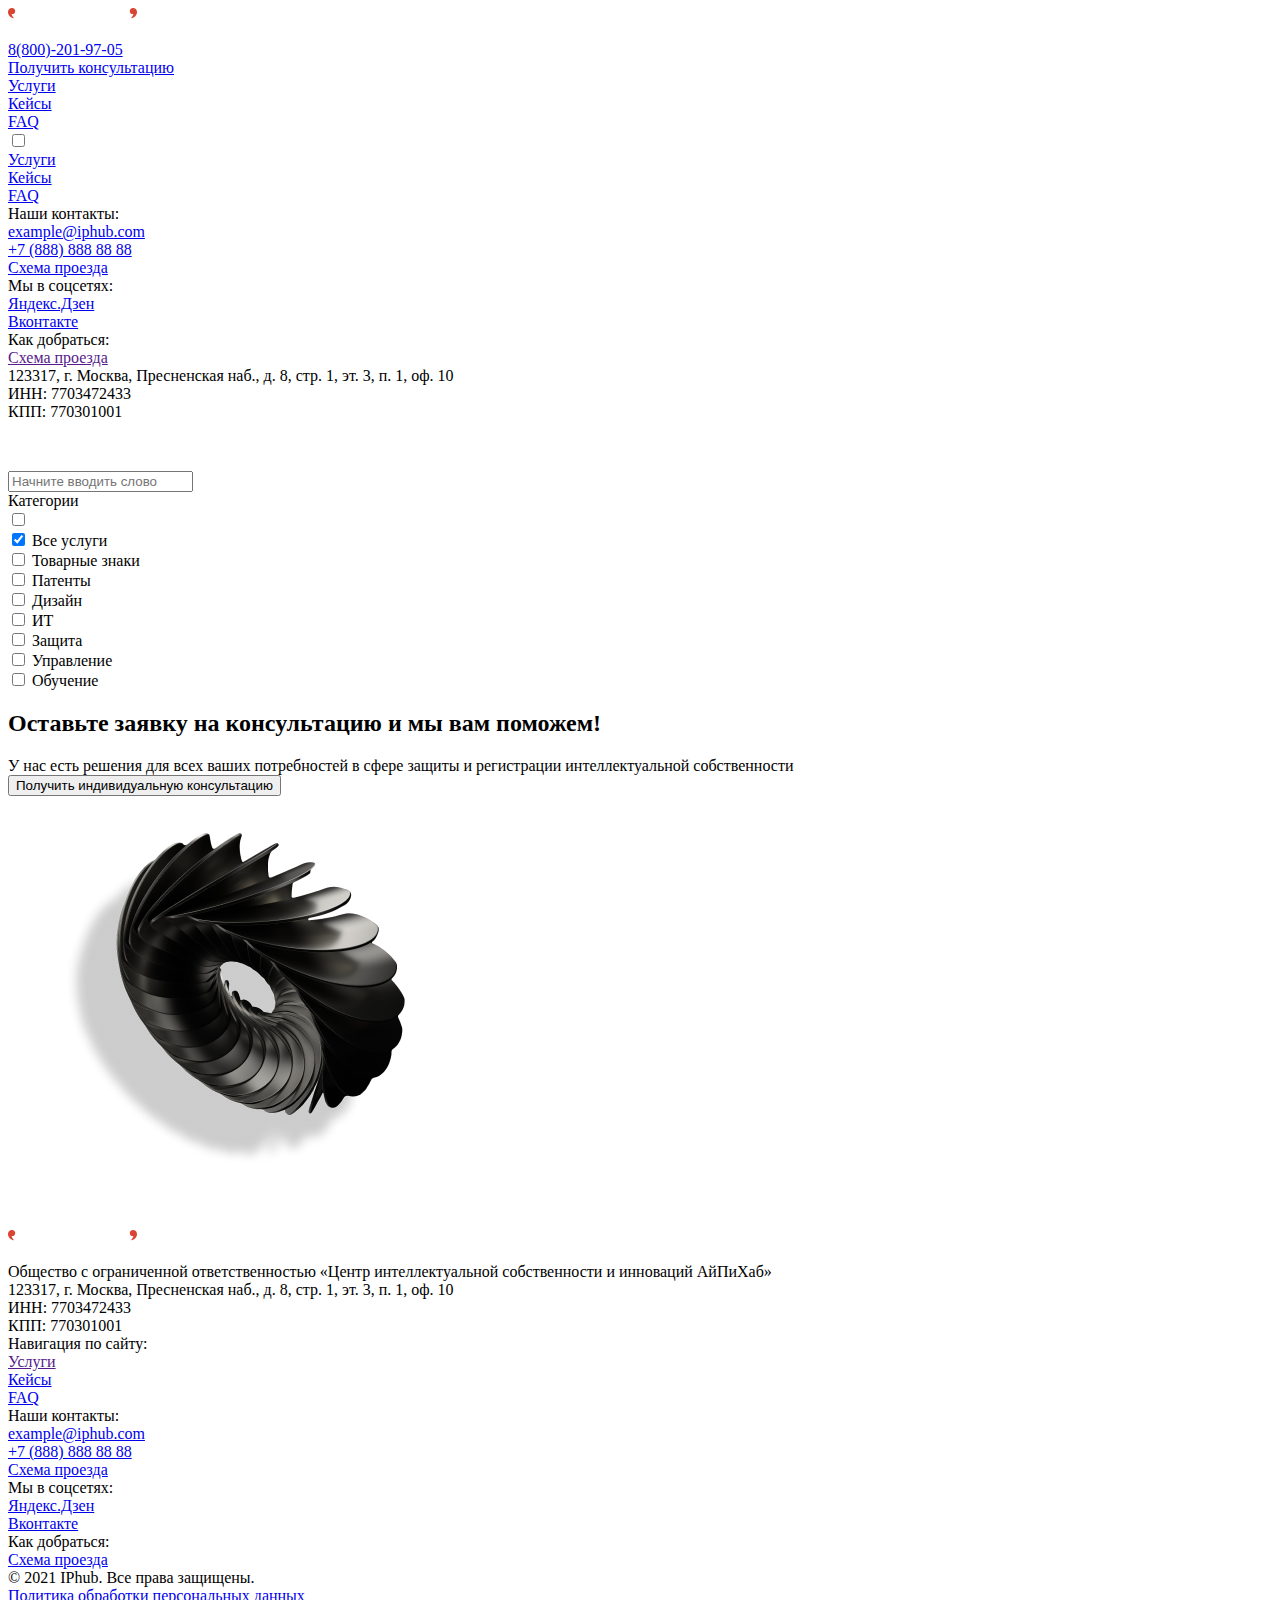
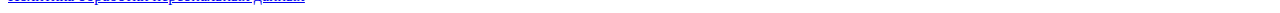
==== card.html @ 5004547c "Add files via upload" ====
<!DOCTYPE html>
<html lang="ru">
<head>
<meta charset="UTF-8">
<title>Динамические карточки услуг</title>
<link rel="stylesheet" href="css/cards.css"> <!-- Убедитесь, что стили подключены правильно -->
</head>
<body>

    <header class="header">
        <div class="header_flex">
            <div class="header_img">
                <a href="index.html">
                    <img src="img/logo.svg" alt="logo">
                </a>
            </div>
            <div class="header_contact">
                <div class="contact_number">
                    <a href="error.html" class="contact_number_link">8(800)-201-97-05</a>
                </div>
                <div class="contact_consult">
                    <a class="js-modal_button contact_consult_link button-modal-open" href="error.html">Получить консультацию</a>
                </div>
            </div>
            <div class="header_nav">
                <div class="nav_services">
                    <a href="card.html" class="nav_services_link">Услуги</a>
                </div>
                <div class="nav_cases">
                    <a href="error.html" class="nav_cases_link">Кейсы</a>
                </div>
                <div class="nav_faq">
                    <a href="error.html" class="nav_faq_link">FAQ</a>
                </div>
            </div>
            <div class="header_hamburger">
                <input id="hamburger_check" type="checkbox" class="hamburger_check">
                <label for="hamburger_check" class="hamburger_label">
                    <span></span>
                    <span></span>
                    <span></span>
                </label>
                <div class="hamburger">
                    <div class="hamburger_sidebg"></div>
                    <div class="hamburger_bg">
                        <div class="hamburger_column_links">
                            <div class="column_links_services">
                                <a href="error.html" class="column_link" href="">Услуги</a>
                            </div>
                            <div class="column_links_cases">
                                <a href="error.html" class="column_link" href="">Кейсы</a>
                            </div>
                            <div class="column_links_faq">
                                <a href="error.html" class="column_link" href="">FAQ</a>
                            </div>
                        </div>
                        <div class="hamburger_column_contacts">
                            <div class="hamburger_contacts_block">
                                <div class="contacts_block_title">Наши контакты:</div>
                                <div>
                                    <a class="contacts_block_link" href="error.html">example@iphub.com</a>
                                </div>
                                <div>
                                    <a class="contacts_block_link" href="error.html">+7 (888) 888 88 88</a>
                                </div>
                                <div>
                                    <a class="contacts_block_link email_scheme mb5" href="error.html">Схема проезда</a>
                                </div>
                            </div>
                            <div class="hamburger_contacts_block social">
                                <div class="contacts_block_title">Мы в соцсетях:</div>
                                <div>
                                    <a href="error.html" target="_blank" class="links_block_link">Яндекс.Дзен</a>
                                </div>
                                <div>
                                    <a href="error.html" target="_blank" class="links_block_link">Вконтакте</a>
                                </div>
                            </div>
                            <div class="hamburger_contacts_block adress">
                                <div class="contacts_block_title">Как добраться:</div>
                                <div>
                                    <a class="contacts_block_link adress_scheme mb5" href="">Схема проезда</a>
                                </div>
                                <div class="contacts_block_adress">123317, г. Москва, Пресненская наб., д.
                                    8, стр. 1, эт. 3, п. 1, оф. 10</div>
                                <div class="contacts_block_requisites">
                                    <div class="contacts_block_requisites_inn">ИНН: 7703472433</div>
                                    <div class="contacts_block_requisites_kpp">КПП: 770301001</div>
                                </div>
                            </div>
                            <div class="hamburger_img_wrapper">
                            <div class="hamburger_img">
                            <img src="/img/Burger1000.png">
                        </div>
                        
                    </div>
                        </div>
                        
                    </div>
                    
                </div>
            </div>
        </div>
    </header>
<section class="main">
    <div class="container">
<div class="all__search-container">
  <div class="all__search-wrapper">
    <input type="text" id="searchInput" class="all__search" placeholder="Начните вводить слово">
  </div>
  <div class="all__categories">
    <div class="all__categories-title">Категории</div>
    <input type="checkbox" id="dropdown">
    <label for="dropdown" class="categories__dropdown">
      <div class="categories__dropdown-arrow"></div>
      <div class="all__categories-list">
        <div class="all__categories-elem">
          <input id="all" type="checkbox" checked>
          <label for="all">Все услуги</label>
        </div>
        <div class="all__categories-elem">
          <input id="signs" data-name="Товарные знаки" type="checkbox">
          <label for="signs">Товарные знаки</label>
        </div>
        <div class="all__categories-elem">
          <input id="patents" data-name="Патенты" type="checkbox">
          <label for="patents">Патенты</label>
        </div>
        <div class="all__categories-elem">
          <input id="design" data-name="Дизайн" type="checkbox">
          <label for="design">Дизайн</label>
        </div>
        <div class="all__categories-elem">
          <input id="it" data-name="ИТ" type="checkbox">
          <label for="it">ИТ</label>
        </div>
        <div class="all__categories-elem">
          <input id="protection" data-name="Защита" type="checkbox">
          <label for="protection">Защита</label>
        </div>
        <div class="all__categories-elem">
          <input id="management" data-name="Управление" type="checkbox">
          <label for="management">Управление</label>
        </div>
        <div class="all__categories-elem">
          <input id="study" data-name="Обучение" type="checkbox">
          <label for="study">Обучение</label>
        </div>
      </div>
    </label>
  </div>
</div>

<div class="all__content" id="cardsContainer">
  <!-- Карточки услуг будут сюда добавлены -->
</div>
</div>
</section>
</section>
<div class="modal">
    <div class="modal__overlay"></div>
    <div class="container">
        <div class="modal__grid">
            <div class="modal__text">
                <h2 class="modal__title">Оставьте заявку на консультацию и мы вам поможем!</h2>
                <div class="modal__descr">У нас есть решения для всех ваших потребностей в сфере защиты и регистрации интеллектуальной собственности</div>
                <a href="error.html"><button class="button-consult button-modal-open modal__button" href="error.html">Получить индивидуальную консультацию</button></a>
            </div>
            <div class="modal__img-container">
                <img src="img/62.png" data-depth="0.4" alt="round" class="modal__img">
            </div>
        </div>
    </div>
</div>
    <footer class="footer">
        <div class="footer_container">
            <div class="footer_info">
                <div class="info_block_logo">
                    <a href="error.html" class="block_logo">
                        <img src="img/logo.svg" alt="logo">
                    </a>
                    <div class="block_text">
                        Общество с ограниченной
                        ответственностью «Центр интеллектуальной собственности и инноваций АйПиХаб»
                    </div>
                </div>
                <div class="info_block_adress">
                    <div class="block_adress">123317, г. Москва, Пресненская наб., д.
                        8, стр. 1, эт. 3, п. 1, оф. 10</div>
                    <div class="block_inn"><span>ИНН:</span> 7703472433</div>
                    <div class="block_kpp"><span>КПП:</span> 770301001</div>
                </div>
            </div>
            <div class="footer_hr"></div>
            <div class="footer_links">
                <div class="links_block">
                    <div class="links_block_title site_nav">Навигация<span> по сайту</span>:</div>
                    <div class="links_block_link_wrapper">
                        <a href="" class="links_block_link">Услуги</a>
                    </div>
                    <div class="links_block_link_wrapper">
                        <a href="error.html" class="links_block_link">Кейсы</a>
                    </div>
                    <div class="links_block_link_wrapper">
                        <a href="error.html" class="links_block_link">FAQ</a>
                    </div>
                </div>
                <div class="links_block">
                    <div class="links_block_title">Наши контакты:</div>
                    <div class="links_block_link_wrapper">
                        <a href="error.html" email class="links_block_link">example@iphub.com</a>
                    </div>
                    <div class="links_block_link_wrapper">
                        <a href="error.html" class="links_block_link">+7 (888) 888 88 88</a>
                    </div>
                    <div class="links_block_link_wrapper adress_hidden">
                        <a href="error.html" class="links_block_link">Схема проезда</a>
                    </div>
                </div>
                <div class="links_block links_block_social">
                    <div class="links_block_title">Мы в соцсетях:</div>
                    <div class="links_block_link_wrapper">
                        <a href="error.html" target="_blank" class="links_block_link">Яндекс.Дзен</a>
                    </div>
                    <div class="links_block_link_wrapper">
                        <a href="error.html" target="_blank" class="links_block_link">Вконтакте</a>
                    </div>
                </div>
                <div class="links_block">
                    <div class="links_block_title">Как добраться:</div>
                    <div class="links_block_link_wrapper">
                        <a href="error.html" class="links_block_link">Схема проезда</a>
                    </div>
                </div>
            </div>
            <div class="footer_rights">
                <div class="footer_right">© 2021 IPhub. Все права защищены.</div>
                <div class="footer_right">
                    <a href="error.html" class="footer_right_link link_agreement">Политика обработки персональных данных</a>
                </div>
            </div>
        </div>
    </footer>

<script src="scripts/cards.js"></script>

</body>
</html>
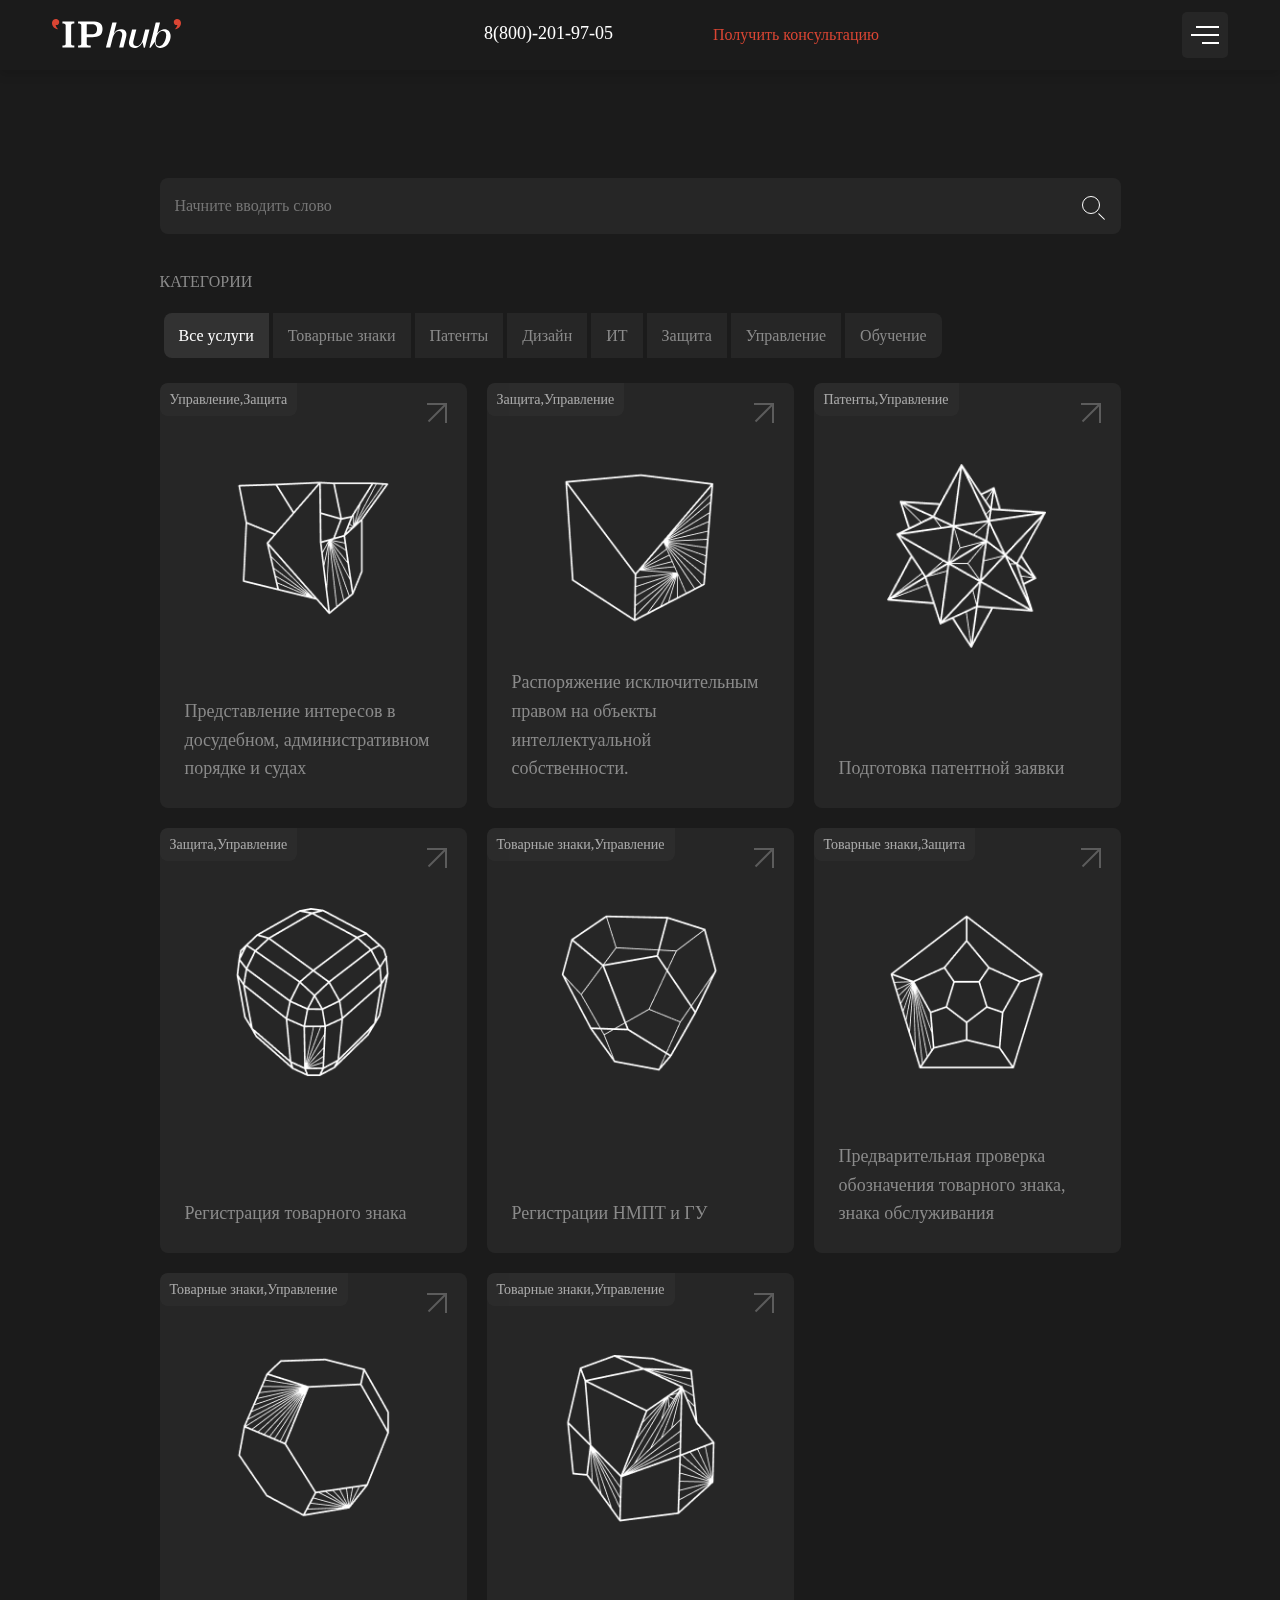
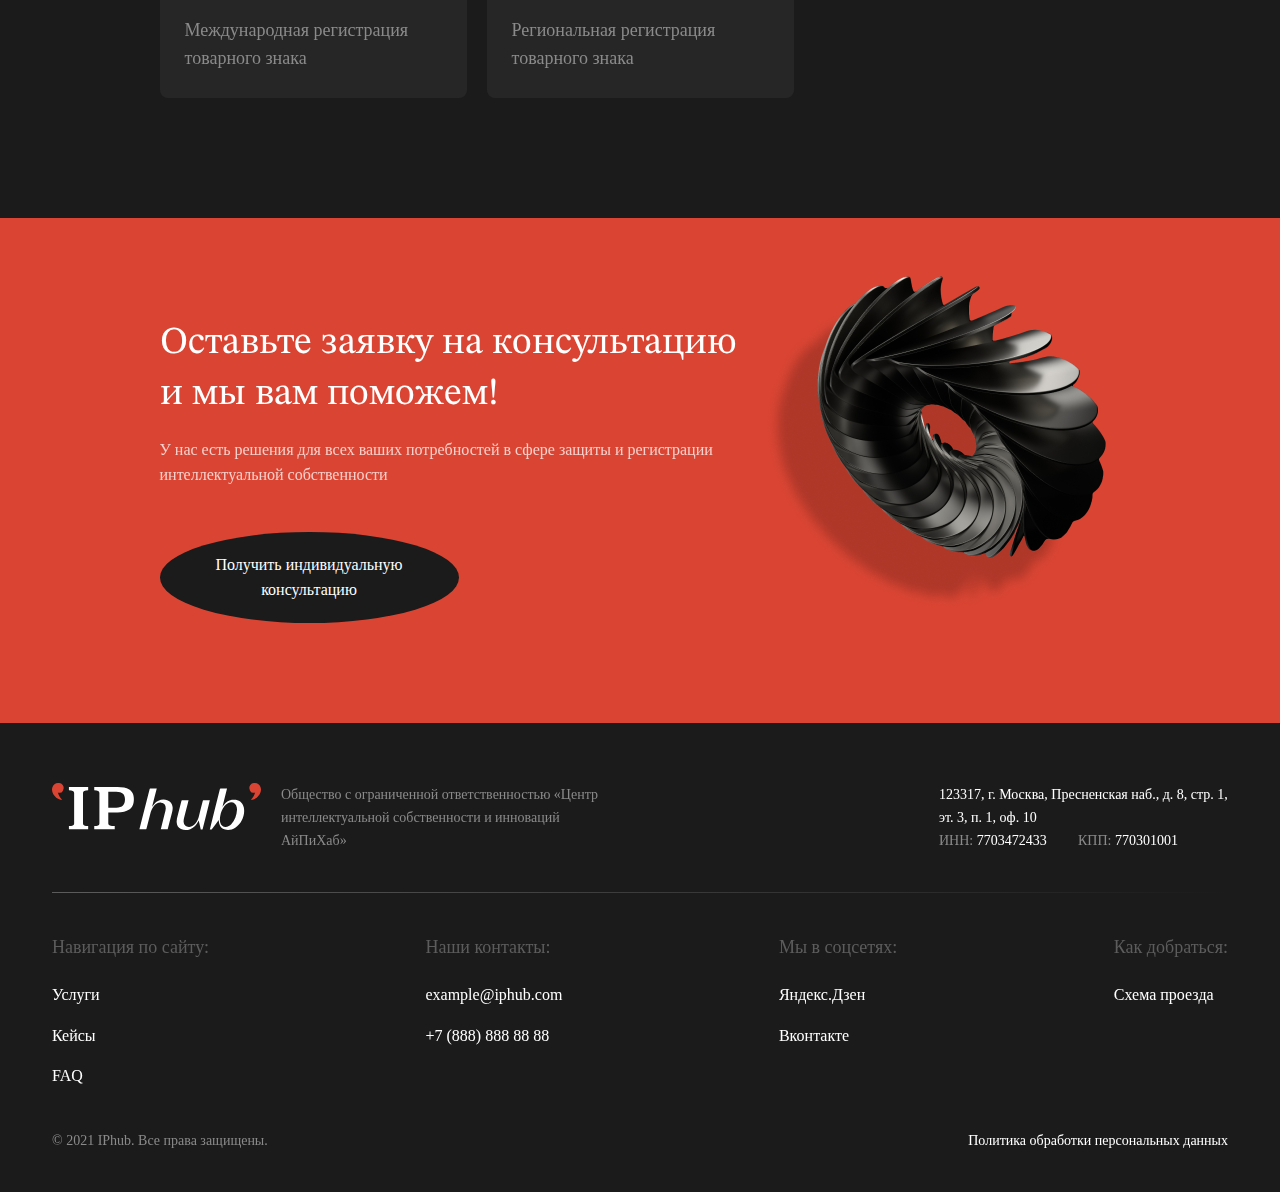
==== commit d1112062: "Update card.html" ====
--- a/card.html
+++ b/card.html
@@ -4,6 +4,7 @@
 <meta charset="UTF-8">
 <title>Динамические карточки услуг</title>
 <link rel="stylesheet" href="css/cards.css"> <!-- Убедитесь, что стили подключены правильно -->
+<link rel="stylesheet" href="css/media-card.css">
 </head>
 <body>
 
@@ -245,4 +246,4 @@
 <script src="scripts/cards.js"></script>
 
 </body>
-</html>+</html>
--- a/css/cards.css
+++ b/css/cards.css
@@ -0,0 +1 @@
+@font-face{font-family:STIXTwoText Medium;src:url(../fonts/STIXTwoText-Medium.ttf) format("truetype");font-weight:400;font-style:normal}@font-face{font-family:STIXTwoText Regular;src:url(../fonts/STIXTwoText-Regular.ttf) format("truetype");font-weight:400;font-style:normal}@font-face{font-family:Montserrat Medium;src:url(../fonts/Montserrat-Medium.eot);src:url(../fonts/Montserrat-Medium.eot?#iefix) format("embedded-opentype");src:url(../fonts/Montserrat-Medium.woff) format("woff");src:url(../fonts/Montserrat-Medium.ttf) format("truetype");src:url(../fonts/Montserrat-Medium.woff2) format("woff2");font-weight:400;font-style:normal}@font-face{font-family:Montserrat Regular;src:url(../fonts/montserrat-regular.eot);src:url(../fonts/montserrat-regular.eot?#iefix) format("embedded-opentype");src:url(../fonts/montserrat-regular.woff) format("woff");src:url(../fonts/montserrat-regular.ttf) format("truetype");src:url(../fonts/montserrat-regular.woff2) format("woff2");font-weight:400;font-style:normal}@font-face{font-family:Gilroy;src:url(../fonts/Gilroy-Heavy.eot);src:url(../fonts/Gilroy-Heavy.eot?#iefix) format("embedded-opentype");src:url(../fonts/Gilroy-Heavy.woff) format("woff");src:url(../fonts/Gilroy-Heavy.ttf) format("truetype");src:url(../fonts/Gilroy-Heavy.woff2) format("woff2");font-weight:400;font-style:normal}*{margin:0;padding:0;box-sizing:border-box;font-family:Montserrat Medium}body{padding-top:70px;overflow-x:hidden;overflow-y:scroll;background-color:#1b1b1b;color:#fff}section{overflow-x:hidden}a{text-decoration:none}h2{font-family:STIXTwoText Regular;font-weight:400;color:#fff;font-size:2.375rem;line-height:135%}.container{position:relative;z-index:10;width:1216px;margin:0 auto}@media screen and (max-width: 1280px){.container{width:961px;padding:0}}@media screen and (max-width: 1000px){.container{width:728px}}@media screen and (max-width: 768px){.container{width:440px}}@media screen and (max-width: 480px){.container{width:320px}}.disabled{opacity:.5;cursor:default}.form_card,.form_card_case,.form_card_forum,.form_card_expert{width:1214px;margin:60px auto 0}.update_card{width:1214px;margin:60px auto 0;background-color:#f1f1f1}.image_catd_update{width:200px}.wrap_case{width:1214px;margin:20px auto 0}.titleSecond{font-size:28px;margin-top:15px}.titleSecond2{font-size:28px;margin-top:15px;color:#1b1b1b}.titleSecond3{font-size:28px;margin-top:15px;margin-left:666px}.titleFirst{font-size:32px;font-weight:800;margin-top:30px}.inputDefault{width:400px;height:50px;padding:0 20px;font-size:14px;border:none;border-radius:22px;margin-top:15px}.inputDefault_tag{width:190px;height:50px;padding:0 20px;font-size:14px;border:none;border-radius:22px;margin-top:15px;margin-right:10px}.form-control-file{margin-top:30px}.imageunder{width:300px}.inputDefaultArea{width:400px;min-width:400px;max-width:400px;height:200px;max-height:200px;min-height:200px}.button-consult{position:relative;width:299px;height:91px;border-radius:50%;border:none;background:#DA4533;font-size:1rem;line-height:160%;color:#fff;padding:0 20px;text-align:center;cursor:pointer}.button-consult:hover:before{opacity:1;transform:rotate(-5deg)}.button-consult:before{transition:.3s;content:"";position:absolute;top:0;left:0;border-radius:50%;opacity:0;border:1px solid #fff;width:299px;height:90px}.button-allservices{position:relative;color:#da4533;border:1px solid #DA4533;border-radius:50%;padding:9px 22px;cursor:pointer;height:40px;margin-right:12px}.button-allservices:after{content:"";position:absolute;width:6px;height:6px;border:1px solid #DA4533;transform:rotate(45deg);z-index:1;border-left:none;border-bottom:none;top:calc(50% - 3px);left:140px;transition:.5s all}.button-allservices:before{content:"";position:absolute;width:30px;height:1px;background-color:#da4533;z-index:1;top:50%;left:117px;transition:.5s all}.button-allservices:not(.disabled):hover:before{transform:translate(10px)}.button-allservices:not(.disabled):hover:after{transform:translate(10px) rotate(45deg)}@media screen and (max-width: 768px){.button-consult:before{opacity:1;transform:rotate(-5deg)}}.modal{position:relative;width:100%;height:auto;background-color:#da4533;padding:100px 0}.modal__overlay{width:100%;height:100%;position:absolute;top:0;left:0;background:url(../images/main/main-bg.jpg) center center/cover no-repeat;opacity:.3;mix-blend-mode:multiply}.modal__grid{position:relative;display:grid;grid-template-columns:598px 413px;justify-content:space-between}.modal__title{margin-bottom:16px}.modal__descr{color:#fff;font-size:16px;line-height:160%;opacity:.75;margin-bottom:44px}.modal__img-container{background-image:url(../images/modal/modal-img-bg.svg);background-repeat:no-repeat;background-position:bottom 45px left 0px;position:absolute;right:-30px;top:-79px}.modal__button{background-color:#1b1b1b}.modal-window{position:absolute;top:0;left:0;height:100vh;width:100%;display:grid;place-items:center;opacity:0;transition:.3s all;z-index:10000;overflow-y:scroll}.modal-window_hidden{display:none}.modal-window__content{position:relative;background:#1B1B1B;border-radius:10px;width:510px;min-height:728px;padding:40px 65px;display:grid;place-items:center;margin-top:30px}.modal-window__overlay{position:absolute;top:0;left:0;height:100vh;min-height:788px;width:100%;background:rgba(0,0,0,.56)}.modal-window__cross{position:absolute;width:20px;height:20px;top:20px;right:20px;cursor:pointer}.modal-window__cross:after{content:"";position:absolute;top:50%;width:28px;height:2px;background-color:#fff;transform:rotate(45deg);transition:.3s all}.modal-window__cross:hover:before{background:#DA4533}.modal-window__cross:hover:after{background:#DA4533}.modal-window__cross:before{content:"";position:absolute;top:50%;width:28px;height:2px;background-color:#fff;transform:rotate(-45deg);transition:.3s all}.modal-window__title{font-size:24px;line-height:160%;color:#fff;margin-bottom:8px;text-align:center}.modal-window__subtitle{font-size:16px;line-height:160%;color:#8a8a8a;text-align:center;margin-bottom:28px}.modal-window__label{font-family:Montserrat Regular;font-size:14px;line-height:165%;color:#8a8a8a;margin-bottom:2px}.modal-window__input{font-family:Montserrat Regular;padding:10px 20px 10px 15px;color:#fff;font-size:16px;width:380px;height:40px;border:none;background:rgba(138,138,138,.15);border-radius:8px}.modal-window__input:focus{box-shadow:1px solid #fff}label.modal-window__input-error{font-family:Montserrat Regular;font-size:12px;line-height:140%;color:#da4533}input.modal-window__input-error:focus{border:1px solid #DA4533}.modal-window__input.modal-window__input-error{border:1px solid #DA4533}.modal-window__input-textarea{all:unset;box-sizing:border-box;font-family:Montserrat Regular;font-style:normal;font-weight:400;padding:10px 20px 10px 15px;color:#fff;font-size:16px;width:380px;height:120px;border:none;background:rgba(138,138,138,.15);border-radius:8px}.modal-window__input-tick{position:relative;appearance:none;height:16px;width:16px;background:rgba(138,138,138,.15);border:1px solid #8A8A8A;border-radius:2px;margin-top:4px;cursor:pointer;padding:0}.modal-window__input-tick-wrapper{display:grid;grid-template-columns:16px max-content;color:#da4533;gap:4px}.modal-window__input-tick-wrapper>span{color:#da4533}.modal-window__input-tick:checked{background:#DA4533;border:none}.modal-window__input-tick:checked:before{content:"";position:absolute;top:19%;left:50%;transform:translate(-50%) rotate(135deg);width:8px;height:5px;border:2px solid #fff;border-bottom:none;border-left:none}.modal-window__label>span{color:#da4533}.modal-window__label-tick{font-family:Montserrat Regular;font-size:12px;line-height:165%;color:#fff}.modal-window__label-tick>a{color:#fff;text-decoration:underline}.modal-window__form{display:grid;row-gap:15px}.modal-window__button{cursor:pointer;margin:26px auto 0;position:relative;border:1px solid #DA4533;width:135px;height:41px;font-size:16px;line-height:160%;color:#da4533;border-radius:50%;background:#1B1B1B;transition:.4s all}.modal-window__button:hover:before{transform:translate(10px)}.modal-window__button:hover:after{transform:translate(10px) rotate(45deg)}.modal-window__button:after{content:"";position:absolute;width:6px;height:6px;border:1px solid #DA4533;transform:rotate(45deg);z-index:1;border-left:none;border-bottom:none;top:calc(50% - 3px);left:140px;transition:.5s all}.modal-window__button:before{content:"";position:absolute;width:30px;height:1px;background-color:#da4533;z-index:1;top:50%;left:117px;transition:.5s all}.modal-window__input-wrapper-tick{display:grid;grid-template-columns:max-content auto;gap:10px}#agree-error{grid-column:1 / 3}.modal-window__content.modal-window__content_success{display:grid;place-content:center;grid-auto-rows:max-content}.modal-window__title_success{text-align:center;font-size:24px;line-height:160%;color:#fff;margin-bottom:8px}.modal-window__descr_success{text-align:center;font-size:16px;line-height:160%;color:#8a8a8a;margin-bottom:37px}.modal-window__tick_success{position:relative;width:94px;height:94px;border:6px solid #339C2A;border-radius:50%;margin:0 auto}.modal-window__tick_success:before{content:"";position:absolute;top:50%;left:50%;width:50px;height:50px;background:url(../images/modal/check.png) center center/cover no-repeat;transform:translate(-50%,-50%)}.modal-window_on-request{display:block}.modal-window_on-success{display:none}@media screen and (max-width: 1280px){.modal__img-container{width:350px;background-size:240px 240px;background-position:center;right:62px}}@media screen and (max-width: 1000px){.modal__grid{grid-template-columns:486px 230px}.modal__img-container{width:230px;background-size:184px;background-position:center;right:12px;top:-6px}.modal__img{width:260px}.modal__title{font-size:2rem}.modal{padding:60px 0}}@media screen and (max-width: 768px){.modal-window__content{padding:40px 30px;width:440px}.modal__grid{grid-template-columns:100%}.modal__text{text-align:center}.modal__title{font-size:1.75rem;margin-bottom:14px}.modal__img-container{display:none}}@media screen and (max-width: 480px){.modal-window__content{padding:20px 25px;width:340px}.modal-window__input:not(.modal-window__input-tick){width:310px}.modal__title{font-size:1.5rem;margin-bottom:12px}.modal__descr{font-size:.875rem}.modal{padding:40px 0}}.navigation{margin-bottom:34px;display:flex;gap:20px;align-items:center}.navigation__link{font-size:1rem;line-height:160%;color:#8a8a8a;transition:.3s all}.navigation__link:hover{font-size:1rem;line-height:160%;color:#da4533}.navigation__path{display:flex;gap:8px;align-items:center}.navigation__link~span{transform:rotate(45deg);border:1px solid #8A8A8A;border-left:none;border-bottom:none;width:7px;height:7px}.navigation_current{color:#da4533}.navigation__arrow{position:relative;width:28px;height:28px;border:1px solid #DA4533;border-radius:50%;cursor:pointer}.navigation__arrow:before{content:"";position:absolute;width:4px;height:4px;border:1px solid #DA4533;transform:rotate(45deg);z-index:1;border-top:none;border-right:none;left:-11px;top:calc(50% - 2px);transition:.3s all}.navigation__arrow:after{content:"";position:absolute;width:28px;height:1px;background-color:#da4533;z-index:1;top:50%;left:-11px;transition:.3s all}.navigation__arrow:hover:before{transform:translate(-5px) rotate(45deg)}.navigation__arrow:hover:after{transform:translate(-5px)}@media screen and (max-width: 768px){.navigation__elem{text-overflow:ellipsis;overflow:hidden;width:188px;white-space:nowrap}}@media screen and (max-width: 480px){.navigation__elem{width:68px}}.cookie{width:100%;max-width:804px;background:rgb(27,27,27);border-radius:8px;padding:20px;position:fixed;bottom:30px;left:50%;transform:translate(-50%);display:grid;grid-template-columns:1fr 0fr;align-items:center;gap:20px;z-index:10000}.cookie__text{font-family:Montserrat Regular;font-size:.875rem;line-height:160%;color:#8a8a8a}.cookie__text>a{font-family:Montserrat Regular;font-size:.875rem;line-height:160%;color:#8a8a8a;text-decoration:underline}.cookie__button{color:#da4533;text-transform:uppercase;cursor:pointer}.slider__track{position:relative;display:flex;gap:20px;margin-bottom:35px;width:max-content;transition:.3s all}.slider__arrows{display:flex;justify-content:center;gap:20px}.slider__arrow-next:before,.slider__arrow-prev:before{content:"";position:absolute;width:42px;height:1px;background-color:#da4533;z-index:1;top:50%;left:50%;transition:.5s all}.slider__arrow-next:after,.slider__arrow-prev:after{content:"";position:absolute;width:6px;height:6px;border:1px solid #DA4533;transform:rotate(45deg);z-index:1;border-left:none;border-bottom:none;top:calc(50% - 3px);left:calc(50% + 36px);transition:.5s all}.slider__arrow-next,.slider__arrow-prev{position:relative;width:40px;height:40px;border-radius:50%;z-index:10;border:1px solid #DA4533;cursor:pointer;transition:.5s all}.slider__arrow-next:not(.disabled):hover:before{transform:translate(10px)}.slider__arrow-next:not(.disabled):hover:after{transform:translate(10px) rotate(45deg)}.slider__arrow-prev:not(.disabled):hover:before{transform:translate(-10px)}.slider__arrow-prev:not(.disabled):hover:after{transform:translate(-10px) rotate(225deg)}.slider__arrow-prev{text-align:center}.slider__arrow-prev:before{left:-50%}.slider__arrow-prev:after{left:-50%;transform:rotate(225deg)}.slide-service{position:relative;padding:20px 25px;width:289px;height:400px;background:#1B1B1B;border-radius:8px;cursor:pointer;display:flex;flex-direction:column;justify-content:flex-end;overflow:hidden;flex-shrink:0}.slide-service:hover:before{border-color:#fff}.slide-service:hover:after{background-color:#fff}.slide-service:hover .slide-service__title{color:#fff}.slide-service:hover .slide-service__descr{opacity:1;max-height:69px}.slide-service:hover .slide-service__img-container{transform:translate(-50%) scale(.8);opacity:.5}.slide-service:before{content:"";width:18px;height:18px;position:absolute;top:20px;right:20px;border:2px solid #5C5C5C;border-bottom:none;border-left:none;transition:.3s all}.slide-service:after{content:"";width:24px;height:2px;position:absolute;top:29px;right:18px;transform:rotate(-45deg);background-color:#5c5c5c;transition:.3s all}.slide-service__title{transition:.3s all;font-size:1.125rem;line-height:160%;color:#8a8a8a;margin-bottom:5px}.slide-service__descr{max-height:0;opacity:0;color:#8a8a8a;font-size:.875rem;line-height:165%;transition:.3s all}.slide-service__img{width:160px}.slide-service__img-container{position:absolute;top:80px;left:50%;transform:translate(-50%);transition:.3s all;width:max-content;height:max-content}.slide-service_light{background:rgba(255,255,255,.05)}.slide-service_light:hover{background:rgba(255,255,255,.1)}@media screen and (max-width: 1280px){.slide-service{width:307px;height:425px}}@media screen and (max-width: 1000px){.slide-service{width:229px;height:317px}.slide-service__img{width:128px}.slide-service__img-container{top:60px}.slide-service__title{font-size:1rem}}@media screen and (max-width: 768px){.slide-service{width:210px;height:290px;padding:15px 20px}.slide-service__title{font-size:.875rem;margin:0}.slide-service__img{width:105px}}@media screen and (max-width: 480px){.slide-service{width:320px;height:320px;padding:15px 20px}.slide-service__img{width:135px}}.slide-case{position:relative;width:598px;height:289px;background:rgba(255,255,255,.05);border-radius:8px;cursor:pointer;padding-right:20px;display:grid;grid-template-columns:289px auto;place-items:center;column-gap:20px;transition:.3s all;flex-shrink:0}.slide-case:hover{background:rgba(255,255,255,.1)}.slide-case:hover:before{border-color:#fff}.slide-case:hover:after{background-color:#fff}.slide-case:hover .slide-case__img-container{opacity:1}.slide-case:before{content:"";width:18px;height:18px;position:absolute;top:20px;right:20px;border:2px solid #5C5C5C;border-bottom:none;border-left:none;transition:.3s all}.slide-case:after{content:"";width:24px;height:2px;position:absolute;top:29px;right:18px;transform:rotate(-45deg);background-color:#5c5c5c;transition:.3s all}.slide-case__img-container{transition:.3s all;position:relative;display:grid;place-items:center;width:100%;height:100%;opacity:.6}.slide-case__overlay{width:100%;height:100%;background-color:#f9f9f9;position:absolute;top:0;left:0;border-top-left-radius:8px;border-bottom-left-radius:8px;opacity:.04}.slide-case__title{color:#fff;font-size:1rem;line-height:160%;margin-bottom:5px}.slide-case__descr{font-family:Montserrat Regular;color:#8a8a8a;font-size:.875rem;line-height:165%}.slide-case__img{max-width:228px}@media screen and (max-width: 1280px){.slide-case{width:470px;height:301px;grid-template-columns:201px 249px}.slide-case__img{max-width:150px}.slide-case__text{margin-right:20px}}@media screen and (max-width: 1000px){.slide-case{width:728px;height:354px;grid-template-columns:354px 334px}.slide-case__img{max-width:190px}.slide-case__text{margin-right:0}}@media screen and (max-width: 768px){.slide-case{width:440px;height:248px;grid-template-columns:159px 251px;column-gap:15px;padding-right:15px}.slide-case__img{max-width:105px}}@media screen and (max-width: 480px){.slide-case{width:320px;height:320px;grid-template-columns:100%;grid-template-rows:100px 170px;row-gap:20px;padding:0 0 20px;align-items:flex-start}.slide-case-all{grid-template-columns:100%;grid-template-rows:130px 190px}.slide-case-all .slide-case__img-container{padding-top:30px}.slide-case__text{padding:0 15px}.slide-case__img{max-width:105px}}.slide-expert{display:grid;grid-template-columns:289px;grid-template-rows:320px max-content;gap:10px;cursor:pointer;transition:.3s all;flex-shrink:0}.slide-expert:hover .slide-expert__img{filter:grayscale(0%)}.slide-expert__img{border-radius:8px;overflow:hidden;filter:grayscale(100%);width:100%;height:100%;object-fit:cover}.slide-expert__name{font-size:1.125rem;line-height:160%;color:#1b1b1b;margin-bottom:5px}.slide-expert__position{font-family:Montserrat Regular;font-size:.875rem;line-height:140%;color:#5c5c5c}.slide-expert__description{display:none;word-break:break-word}@media screen and (max-width: 1280px){.slide-expert{grid-template-columns:307px;grid-template-rows:340px max-content}}@media screen and (max-width: 1000px){.slide-expert{grid-template-columns:229px;grid-template-rows:254px max-content}}@media screen and (max-width: 768px){.slide-expert{grid-template-columns:210px;grid-template-rows:233px max-content}}@media screen and (max-width: 480px){.slide-expert{grid-template-columns:320px;grid-template-rows:355px max-content}}.forum{cursor:pointer;transition:.3s all}.forum__grid{display:grid;grid-template-columns:445px auto;column-gap:50px;padding-right:26px}.forum__grid:hover .forum__circle{opacity:1}.forum__grid.forum_no-link{cursor:default}.forum__grid.forum_no-link .forum__circle{opacity:0;cursor:default}.forum__br{width:100%;height:1px;background:linear-gradient(90deg,#8C8C8C 0%,rgba(140,140,140,.5) 55.16%,rgba(166,166,166,0) 100.87%);margin:58px 0}.forum:last-child>.forum__br{display:none}.forum__person-grid{display:grid;grid-template-columns:100px 330px;column-gap:15px;align-items:center}.forum__person-img{width:100%;aspect-ratio:1;border-radius:50%;filter:grayscale(100%)}.forum__person-name{font-size:1rem;line-height:160%;color:#1b1b1b}.forum__person-position{font-family:Montserrat Regular;font-size:.875rem;line-height:140%;color:#5c5c5c}.forum__info-grid{display:grid;grid-template-columns:auto 176px;column-gap:50px;align-items:center}.forum__info-elem{position:relative}.forum__info-br{background:linear-gradient(90deg,#DA4533 0%,rgba(218,69,51,0) 100.87%);height:1px;width:100%;margin:5px 0 10px;min-width:271px}.forum__info-name{font-size:1.125rem;line-height:160%;color:#1b1b1b}.forum__info-descr{font-family:Montserrat Regular;color:#5c5c5c;font-size:1rem;line-height:160%}.forum__date{font-size:1.125rem;line-height:160%;color:#1b1b1b;text-align:center}.forum__time{font-family:Montserrat Regular;color:#1b1b1b;font-size:1rem;line-height:160%;text-align:center}.forum__circle{position:absolute;opacity:0;top:50%;left:50%;transform:translate(-50%,-50%);width:176px;height:176px;border-radius:50%;border:1px solid #DA4533;transition:.3s all}.forum__circle:not(.disabled):before{transform:translate(34px)}.forum__circle:not(.disabled):after{transform:translate(34px) rotate(45deg)}.forum__circle:before{content:"";position:absolute;width:42px;height:1px;background-color:#da4533;z-index:1;top:50%;left:117px;transition:.5s all}.forum__circle:after{content:"";position:absolute;width:6px;height:6px;border:1px solid #DA4533;transform:rotate(45deg);z-index:1;border-left:none;border-bottom:none;top:calc(50% - 3px);left:152px;transition:.5s all}.active-next{transform:translate(-100%)}.forum_hidden{display:none}@media screen and (max-width: 1280px){.forum__person-grid{grid-template-columns:100px 192px}.forum__grid{grid-template-columns:322px auto;column-gap:32px}.forum__info-grid{grid-template-columns:auto 146px}.forum__circle{width:146px;height:146px;opacity:1}.forum__circle:not(.disabled):before{width:35px;transform:translate(10px)}.forum__circle:not(.disabled):after{transform:translate(3px) rotate(45deg)}}@media screen and (max-width: 1000px){.forum__person-grid{grid-template-columns:185px;row-gap:15px}.forum__person-img{width:100px}.forum__grid{grid-template-columns:185px auto;column-gap:27px}.forun__info-grid{grid-template-columns:auto 133px}.forum__circle{width:133px;height:133px}.forum__circle:not(.disabled):before{width:32px}.forum__circle:not(.disabled):after{transform:translate(0) rotate(45deg)}}@media screen and (max-width: 768px){.forum__grid{grid-template-columns:100%;padding-right:0;row-gap:15px}.forum__person-grid{column-gap:15px;grid-template-columns:100px auto}.forum__info-grid{grid-template-columns:271px 133px;column-gap:20px}.forum__circle:not(.disabled):before{transform:translate(-2px)}.forum__circle:not(.disabled):after{transform:translate(-12px) rotate(45deg)}}@media screen and (max-width: 480px){.forum__info-grid{grid-template-columns:100%;row-gap:60px;place-items:start}.forum__info-grid>.forum__info-elem:last-child{width:133px}.forum__circle{left:0;transform:translateY(-50%)}}.header{position:fixed;top:0;z-index:10000;width:100%;background:#1B1B1B;box-shadow:0 4px 10px #00000026}.header_flex{display:flex;justify-content:space-between;height:70px;align-items:center;max-width:1216px;margin:0 auto;position:relative}.header_contact{width:395px;display:flex;justify-content:space-between}.header_nav{width:207px;display:flex;justify-content:space-between}.contact_number_link{font-style:normal;font-weight:500;font-size:1.125rem;line-height:22px;color:#fff}.contact_number_link:hover,.nav_services_link:hover,.nav_cases_link:hover,.nav_faq_link:hover{color:#da4533}.contact_consult_link:hover{color:#fff}.contact_consult_link{font-style:normal;font-weight:500;font-size:1rem;line-height:160%;color:#da4533;cursor:pointer}.header_nav>div>a{font-style:normal;font-weight:500;font-size:1rem;line-height:160%;color:#fff}.header_hamburger{display:none;flex-direction:column;justify-content:space-between;height:46px;width:46px;background:rgba(255,255,255,.05);border-radius:5px}.hamburger_check{appearance:none!important;all:unset!important}.hamburger_check:checked~label{background:rgba(255,255,255,.1)}.hamburger_check:checked:hover~label{background:rgba(255,255,255,.15)}.hamburger_check:checked~label>span{width:28px}.hamburger_check:checked~label>span:nth-child(1){transform-origin:center;animation:spanone .5s;transform:translateY(8px) rotate(45deg)}.hamburger_check:checked~label>span:nth-child(2){opacity:0}.hamburger_check:checked~label>span:nth-child(3){transform-origin:center;animation:spanthree .5s;transform:translateY(-8px) rotate(-45deg)}@keyframes spanthree{0%{transform:translateY(0)}50%{transform:translateY(-8px)}to{transform:translateY(-8px) rotate(-45deg)}}@keyframes spanone{0%{transform:translateY(0)}50%{transform:translateY(9px)}to{transform:translateY(9px) rotate(45deg)}}.hamburger_check:checked:before{appearance:none!important;all:unset!important}.hamburger_label{padding:14px 9px;height:46px;width:46px;display:flex;flex-direction:column;justify-content:space-between;align-items:end;cursor:pointer;border-radius:5px;z-index:1001}.hamburger_label>span{transition:.3s all;width:28px;height:2px;background:#fff}.hamburger_label>span:nth-child(1){width:23px}.hamburger_label>span:nth-child(3){width:17px}.hamburger_label:hover{background:rgba(255,255,255,.1)}.hamburger_label:hover>span{width:28px}.hamburger_label:focus{background:rgba(255,255,255,.1)}.hamburger_label:focus>span{width:28px}.hamburger{position:absolute;top:0;right:0;width:0;height:100vh;z-index:1000;display:flex;transition:.5s;overflow:scroll}.hamburger_check:checked~.hamburger{width:100vw}.hamburger_check:checked~.hamburger>.hamburger_img_wrapper{right:91px}.hamburger_sidebg{width:20%;height:100%;background:rgba(27,27,27,.8)}.hamburger_bg{width:80%;height:100%;background:#1B1B1B;padding:70px 70px 177px 120px;display:grid;grid-template-columns:max-content max-content;column-gap:120px;overflow-y:scroll}.column_link{font-style:normal;font-weight:500;font-size:2.125rem;line-height:160%;color:#fff;text-decoration:none}.column_link:hover{color:#da4533}.hamburger_column_contacts{display:grid;row-gap:50px;grid-template-rows:repeat(4,max-content);max-width:387px}.hamburger_contacts_block{text-align:left;display:grid;row-gap:15px}.contacts_block_title{color:#5c5c5c;font-style:normal;font-weight:500;font-size:1.125rem;line-height:160%;margin-bottom:5px}.contacts_block_link{font-style:normal;font-weight:500;font-size:1rem;line-height:160%;color:#fff}.contacts_block_link:hover{color:#da4533}.contacts_block_adress{font-style:normal;font-weight:400;font-size:.875rem;line-height:165%;color:#8a8a8a;max-width:250px}.contacts_block_requisites{display:grid;grid-template-columns:repeat(2,max-content);column-gap:15px}.hamburger_column_links{display:grid;grid-template-rows:repeat(3,max-content);row-gap:20px;text-align:left}.contacts_block_requisites_inn,.contacts_block_requisites_kpp{font-style:normal;font-weight:400;font-size:.875rem;line-height:165%;color:#8a8a8a}.mb5{margin-bottom:5px}.hamburger_img_wrapper{position:relative;width:387px;aspect-ratio:1 / 1;background:url(../images/main/experience/experience-img-bg.svg) center center/cover no-repeat;transition:.5s all;margin-top:176px}.hamburger_img{position:absolute;top:-106px;left:-37px;aspect-ratio:1 / 1;width:445px}.hamburger_img>img{width:100%}.email_scheme{display:none}.email_scheme{display:block}@media screen and (max-width: 1280px){.header_nav{display:none}.header_hamburger{display:flex}.header_flex{padding:0 20px}}@media screen and (max-width: 1000px){.hamburger_bg{padding:70px 43px 245px 70px}.hamburger_img_wrapper{width:235px}.hamburger_img{width:270px}}@media screen and (max-width: 768px){.header_contact{display:none}.hamburger_bg{padding:55px 72px 266px 50px;grid-template-columns:max-content;grid-template-rows:max-content max-content;row-gap:54px}.column_link{font-size:1.75rem}.hamburger_img_wrapper{display:none}.hamburger_column_links{row-gap:24px}}@media screen and (max-width: 480px){.header_contact{display:none}.hamburger_bg{padding:32px 32px 259px;row-gap:32px}.column_link{font-size:1.75rem}.hamburger_sidebg{width:10%}.hamburger_bg{width:90%}.hamburger_column_contacts{row-gap:30px}.email_scheme{display:block}.adress_scheme{display:none}.social{grid-template-columns:max-content max-content;column-gap:62px}.social>.contacts_block_title{grid-column:1 / 3}.contacts_block_requisites{display:grid;grid-template-columns:max-content;grid-template-rows:repeat(2,max-content);row-gap:5px}.adress{row-gap:5px}.adress>.contacts_block_title{display:none}}.footer{width:100%;background-color:#1b1b1b}.footer_container{max-width:1216px;margin:0 auto;padding:101px 0 50px}.footer_info{width:100%;display:grid;grid-template-columns:max-content max-content;justify-content:space-between}.footer_links{display:grid;grid-template-columns:repeat(4,max-content);justify-content:space-between}.footer_hr{margin:50px 0;height:1px;background:linear-gradient(90deg,rgb(92,92,92) 0%,rgba(255,255,255,0) 100%)}.info_block_logo{display:grid;grid-template-columns:209px 515px;column-gap:20px;height:max-content;align-items:flex-end}.info_block_adress{display:grid;grid-template-columns:124px 150px;column-gap:15px}.block_logo>img{width:100%;height:47px}.block_text{font-family:Montserrat Regular;font-style:normal;font-weight:400;font-size:.875rem;line-height:165%;color:#8a8a8a}.block_adress{font-family:Montserrat Regular;font-style:normal;font-weight:400;font-size:.875rem;line-height:165%;color:#fff;grid-column:1 / 3}.block_inn,.block_kpp{font-family:Montserrat Regular;font-style:normal;font-weight:400;font-size:.875rem;line-height:165%;color:#fff}.block_inn>span{color:#8a8a8a}.block_kpp>span{color:#8a8a8a}.links_block{display:grid;grid-auto-rows:max-content;row-gap:15px}.links_block_title{font-size:1.125rem;line-height:160%;color:#5c5c5c;margin-bottom:5px}.links_block_link{font-size:1rem;line-height:160%;color:#fff;text-decoration:none}.links_block_link_wrapper{height:max-content}.links_block_link:hover{color:#da4533}.footer_rights{margin-top:50px;display:flex;justify-content:space-between}.footer_right{font-family:Montserrat Regular;font-weight:400;font-size:.875rem;line-height:165%;color:#8a8a8a}.footer_right_link{font-family:Montserrat Regular;color:#fff;text-decoration:none}.footer_right_link:hover{color:#da4533}.adress_hidden{display:none}@media screen and (max-width: 1280px){.footer_container{padding:60px 20px 40px}.info_block_logo{grid-template-columns:209px 328px;align-items:start}.footer_hr{margin:40px 0}.footer_rights{margin-top:40px}}@media screen and (max-width: 1000px){.footer_info{grid-template-columns:229px 480px;grid-template-rows:max-content max-content;row-gap:20px;column-gap:20px;justify-content:start}.info_block_adress{grid-column:2 / 3;grid-row:2 / 3;grid-template-columns:229px 124px;grid-template-rows:max-content max-content}.block_adress{grid-column:1 / 2;grid-row:1 / 3}.block_inn{grid-column:2 / 3;grid-row:1 / 2}.block_inn{grid-column:2 / 3;grid-row:2 / 3}.info_block_logo{grid-column:1 / 3;grid-row:1 / 2;grid-template-columns:229px 480px;align-items:flex-end}.footer_links{display:grid;grid-template-columns:repeat(3,max-content)}.links_block:nth-child(4){display:none}.adress_hidden{display:block}}@media screen and (max-width: 768px){.info_block_logo{grid-template-columns:210px 210px;grid-template-rows:max-content max-content;row-gap:15px}.block_text{grid-column:1 / 3}.footer_info{grid-template-columns:max-content;grid-template-rows:max-content max-content;row-gap:22px}.info_block_adress{grid-column:1 / 3}.footer_links{grid-template-columns:max-content max-content;row-gap:30px}.links_block_social{grid-template-columns:80px 85px;column-gap:40px}.links_block_social>.links_block_title{grid-column:1 / 3}.footer_rights{flex-direction:column}.footer_rights>div{margin-bottom:10px}.footer_container{padding-bottom:20px}}@media screen and (max-width: 480px){.footer_container{padding-top:40px;padding-right:17px}.info_block_logo{grid-template-columns:150px 150px;grid-template-rows:max-content max-content;row-gap:15px}.footer_info{row-gap:15px}.info_block_adress{grid-template-rows:repeat(3,max-content);grid-template-columns:320px;row-gap:5px}.block_adress{grid-column:1 / 2;grid-row:1 / 2}.block_inn{grid-column:1 / 2}.footer_hr{margin:35px 0}.links_block_title{font-size:1rem}.links_block_link{font-size:.875rem}.footer_right{font-size:.75rem}.site_nav>span{display:none}.links_block_social{grid-column:1 / 3}}.main{position:relative;width:100%;height:auto;background-color:#1b1b1b;padding:33px 0 160px;overflow:hidden}.main__overlay{position:absolute;top:0;left:0;z-index:0;width:100%;height:100%;background:url(../images/main/main-bg.jpg) center center/cover no-repeat;opacity:.8;mix-blend-mode:multiply}.greet{margin-bottom:174px}.greet__grid{display:grid;grid-template-columns:598px max-content;justify-content:space-between;align-items:flex-end}.greet__text{margin:76px 0 0 14px}.greet__title{font-family:STIXTwoText Medium;font-size:3.4375rem;color:#fff;margin:8px 0 16px;position:relative}.greet__title:before{content:"";position:absolute;top:9px;left:0;transform:translate(calc(-100% - 3px));width:11px;height:14px;background-image:url(../images/main/greet/quote-open.svg)}.greet__title:after{content:"\a0";font-size:2.75rem;transform:translate(10px);background:url(../images/main/greet/quote-close.svg) center top no-repeat}.greet__subtitle{font-size:1rem;line-height:160%;color:#8a8a8a}.greet__descr{font-size:1.125rem;line-height:160%;color:#8a8a8a;margin-bottom:48px}.greet__buttons-container{display:grid;grid-template-columns:max-content max-content;column-gap:42px;align-items:center}.greet__img-container{width:100%;background-image:url(../images/main/greet/greet-img-bg.svg);background-repeat:no-repeat;background-position:bottom 50px right 0}.greet__img{width:514px;height:514px}.experience{display:grid;grid-template-columns:364px 804px;column-gap:48px}.experience__img-container{position:relative;background-image:url(../images/main/experience/experience-img-bg.svg);background-repeat:no-repeat;background-position:top 86px right 0}.experience__img{position:absolute;right:0;width:400px}.experience__container{display:flex;flex-direction:column;gap:100px}.experience__block-title{margin-bottom:16px}.experience__block-descr{font-size:1rem;line-height:160%;color:#8a8a8a;margin-bottom:50px}.experience__block-grid{display:grid;grid-template-columns:repeat(2,minmax(210px,392px));gap:20px;grid-auto-rows:max-content}.experience__fact{padding:20px;width:100%;max-height:137px;min-height:76px;height:max-content;border:1px solid transparent;border-bottom:none;border-right:none;background:linear-gradient(#242424 0 0) padding-box,linear-gradient(162deg,rgba(218,69,51,1) 0%,rgba(27,27,27,0) 34%) border-box;border-image-slice:1;border-radius:8px}.experience__fact:hover{background:linear-gradient(#323232 0 0) padding-box,linear-gradient(162deg,rgba(218,69,51,1) 0%,rgba(27,27,27,0) 34%) border-box}.experience__fact-title{font-family:STIXTwoText Medium;font-size:2.25rem;line-height:45px;color:#fff;margin-bottom:5px}.experience__fact-descr{font-family:Montserrat Regular;min-width:20px;max-width:290px;font-size:1rem;line-height:160%;color:#8a8a8a}.experience__fact:nth-child(4)>.experience__fact-descr{max-width:150px}.experience__fact:nth-child(5)>.experience__fact-descr{max-width:150px}.experience__brand{display:grid;place-items:center;width:392px;height:119px;background:rgba(255,255,255,.05);border-radius:8px;transition:.3s all}.experience__brand:hover{background:rgba(255,255,255,.1)}.experience__brand-img{opacity:.5;transform:scale(.8)}@media screen and (max-width: 1280px){.main{padding:108px 0 120px;overflow:hidden}.greet{margin-bottom:135px}.greet__grid{grid-template-columns:509px max-content}.greet__title{font-size:3rem}.greet__text{margin:0}.greet__img-container{background-size:391px 246px;top:0;background-position:bottom 60px right 0}.greet__img{width:391px;height:391px;top:-10px!important}.experience{grid-template-columns:287px 633px;column-gap:42px}.experience__img-container{background-size:272px 272px}.experience__img{width:380px;left:-77px!important}.experience__brand{width:309px;height:93px}.experience__brand-img{transform:scale(.7)}.experience__brand:nth-child(2)>.experience__brand-img{transform:scale(.7) translateY(-12px)}}@media screen and (max-width: 1000px){.greet__title{font-size:2.75rem}.main{padding:70px 0 80px;overflow:hidden}.greet__grid{grid-template-columns:394px max-content}.greet__img-container{background-size:255px 160px;top:0;background-position:top 10px right 0}.greet__img{width:255px;height:255px;margin-bottom:42%}.greet{margin-bottom:95px}.experience{grid-template-columns:100%}.experience__img-container{display:none}.experience__block-title{font-size:2rem}.experience__brand{width:354px;height:108px}.experience__container{gap:80px}.experience__brand-img{transform:scale(.8)}.experience__brand:nth-child(2)>.experience__brand-img{transform:scale(.7) translateY(0)}}@media screen and (max-width: 768px){.greet__grid{grid-template-columns:100%}.greet__img-container{display:none}.greet__text{text-align:center}.greet__title:before{content:"\a0";font-size:2.75rem;transform:translate(10px);background:url(../images/main/greet/quote-open.svg) center top no-repeat}.greet__title:after{content:"\a0";font-size:2.75rem;transform:translate(10px);background:url(../images/main/greet/quote-close.svg) center top no-repeat}.greet__buttons-container>.button-allservices{margin:0}.greet__buttons-container{grid-template-columns:100%;place-items:center;row-gap:30px}.experience__block-title{font-size:1.75rem;line-height:38px;margin-bottom:14px}.experience__fact{padding:15px;height:100%}.experience__fact-title{font-size:1.75rem;line-height:35px}.experience__fact-descr{font-size:.875rem}.experience__block-grid{grid-template-columns:repeat(2,210px)}.experience__block:last-child>.experience__block-grid{grid-template-columns:100%}.experience__brand{width:440px;height:108px}}@media screen and (max-width: 480px){.main{padding:40px 0 60px}.greet__subtitle{font-size:.875rem}.greet__title{font-size:2.125rem;margin:0 0 0 10px}.greet__title:before{width:8px;height:10px;transform:translate(-10px);background-size:100%}.greet__title:after{width:8px;height:10px;font-size:2.125rem;background:url(../images/main/greet/quote-close.svg) center top no-repeat;background-size:100%}.greet__descr{margin-bottom:31px}.greet{margin-bottom:55px}.experience__block-title{font-size:1.5rem;line-height:38px;margin-bottom:14px}.experience__block-descr{font-size:.875rem;margin-bottom:35px}.experience__block-grid{grid-template-columns:100%}.experience__container{gap:63px}.experience__brand{width:100%}}.solutions{position:relative;padding:160px 0;background-color:#fff}.solutions__overlay{width:100%;height:100%;position:absolute;top:0;left:0;background:url(../images/main/main-bg.jpg) center center/cover no-repeat;opacity:.3;mix-blend-mode:multiply}.solutions__wrapper{display:flex;justify-content:space-between;margin-bottom:50px}.solutions__title{color:#1b1b1b;margin-bottom:16px}.solutions__descr{max-width:707px;font-size:1rem;line-height:160%;color:#8a8a8a}.solutions__button_media{display:none}@media screen and (max-width: 1280px){.solutions{padding:120px 0 125px}}@media screen and (max-width: 1000px){.solutions{padding:80px 0 85px}.solutions__descr{max-width:479px}.solutions__title{font-size:2rem;margin-bottom:14px}.solutions__wrapper{margin-bottom:45px}}@media screen and (max-width: 768px){.solutions__title{font-size:1.75rem}.solutions__button{display:none}.solutions__button_media{display:block;width:max-content;margin:41px auto 0}.solutions__wrapper{margin-bottom:40px}}@media screen and (max-width: 480px){.solutions{padding:60px 0 55px}.solutions__title{font-size:1.5rem;margin-bottom:12px}.solutions__wrapper{margin-bottom:35px}}.cases{position:relative;width:100%;height:auto;background-color:#1b1b1b;padding:160px 0}.cases__overlay{position:absolute;top:0;left:0;z-index:0;width:100%;height:100%;background:url(../images/main/main-bg.jpg) center center/cover no-repeat;opacity:.8;mix-blend-mode:multiply}.cases__wrapper{display:flex;justify-content:space-between;margin-bottom:50px}.cases__title{margin-bottom:16px}.cases__descr{max-width:707px;font-size:1rem;line-height:160%;color:#8a8a8a}.cases__button_media{display:none}@media screen and (max-width: 1280px){.cases{padding:120px 0 125px}}@media screen and (max-width: 1000px){.cases{padding:80px 0 85px}.cases__descr{max-width:479px}.cases__title{font-size:2rem;margin-bottom:14px}}@media screen and (max-width: 768px){.cases__title{font-size:1.75rem}.cases__button{display:none}.cases__button_media{display:block;width:max-content;margin:41px auto 0}}@media screen and (max-width: 480px){.cases{padding:60px 0 55px}.cases__title{font-size:1.5rem;margin-bottom:12px}.cases__wrapper{margin-bottom:35px}}.experts{position:relative;padding:160px 0 84px;background-color:#fff}.experts__overlay{width:100%;height:100%;position:absolute;top:0;left:0;background:url(../images/main/main-bg.jpg) center center/cover no-repeat;opacity:.3;mix-blend-mode:multiply}.experts__team{margin-bottom:75px}.experts__team-title{color:#1b1b1b;margin-bottom:16px}.experts__team-descr{max-width:707px;font-size:1rem;line-height:160%;color:#8a8a8a;margin-bottom:50px}.experts__button-wrapper{position:relative;width:100%;margin-top:70px;text-align:center}.experts__button-more{position:relative;color:#da4533;border:1px solid #DA4533;font-size:1rem;line-height:160%;border-radius:50%;width:165px;text-align:center;cursor:pointer;height:46px;background:transparent}.experts__button-more_hidden{display:none}.experts__button-more:after{content:"";position:absolute;width:6px;height:6px;border:1px solid #DA4533;transform:rotate(45deg);z-index:1;border-left:none;border-bottom:none;top:calc(50% - 3px);left:173px;transition:.5s all}.experts__button-more:before{content:"";position:absolute;width:30px;height:1px;background-color:#da4533;z-index:1;top:50%;left:150px;transition:.5s all}.experts__button-more:not(.disabled):hover:before{transform:translate(10px)}.experts__button-more:not(.disabled):hover:after{transform:translate(10px) rotate(45deg)}.experts__forums{padding-bottom:58px;overflow:hidden}.experts__forums-header{margin-bottom:74px;display:flex;justify-content:space-between}.experts__forums-title{font-size:1.5rem;line-height:160%;color:#1b1b1b}.experts__forums-wrapper{display:flex;gap:66px;align-items:center}.experts__forums-input:checked~label{color:#da4533}.experts__forums-input{appearance:none}.experts__forums-label{font-size:1rem;line-height:160%;color:#5c5c5c;transition:.3s all;cursor:pointer}.experts__forums-time:hover{color:#da4533}.experts__forums-list{transition:.3s all;display:grid;grid-template-columns:repeat(2,100%)}.expert__card{position:relative;width:1165px;background:#F9F9F9;border-radius:10px;display:grid;grid-template-columns:40% 60%;overflow:hidden;height:max-content;min-height:531px}.expert__card:before{content:"";position:absolute;bottom:-70px;right:-70px;width:232px;height:232px;background-image:url(../images/experts/expert-bg-icon.svg);background-repeat:no-repeat}.experts__ball{position:absolute;right:-32px;top:-160px;background:url(../images/cases/ball/ball-bg.svg);background-repeat:no-repeat;z-index:100}.expert__img{filter:grayscale(100%);width:100%}.expert__info{padding:40px}.expert__name{margin-bottom:30px}.expert__fio{font-size:1.5rem;line-height:160%;color:#1b1b1b}.expert__position{font-family:Montserrat Regular;font-size:1rem;line-height:160%;color:#5c5c5c;opacity:.7}.expert__descr{font-family:Montserrat Regular;font-size:1rem;line-height:160%;color:#5c5c5c;word-break:break-word}.expert__cross{position:absolute;width:20px;height:20px;top:20px;right:20px;cursor:pointer}.expert__cross:after{content:"";position:absolute;top:50%;width:28px;height:2px;background-color:#da4533;transform:rotate(45deg);transition:.3s all}.expert__cross:before{content:"";position:absolute;top:50%;width:28px;height:2px;background-color:#da4533;transform:rotate(-45deg);transition:.3s all}.expert__overlay{display:none;position:absolute;top:0;left:0;width:100%;height:100vh;background-color:#0000008f;z-index:10000;overflow-y:auto;place-items:center}@media screen and (max-width: 1280px){.experts__ball{right:5px}.experts__ball-img{width:340px}.experts{padding:120px 0 60px}.expert__card{width:960px;min-height:434px}.expert__info{padding:30px}.expert__fio{font-size:22px}.expert__descr,.expert__position{font-size:14px}.expert__name{margin-bottom:20px}}@media screen and (max-width: 1000px){.experts__ball{right:-10px;top:-100px;background-size:192px 192px;background-position:center}.experts__ball-img{width:260px}.experts{padding:80px 0 85px}.experts__team-title{font-size:2rem;margin-bottom:14px}.expert__card{width:728px;min-height:526px}}@media screen and (max-width: 768px){.experts__ball{right:-18px;top:-68px;background-size:125px 125px;background-position:center}.experts__ball-img{width:160px}.experts__team-title{font-size:1.75rem;margin-bottom:14px}.experts__forums-title{font-size:1.375rem}.experts__forums-wrapper{gap:26px}.expert__card{width:440px;grid-template-columns:100%;grid-template-rows:440px auto;min-height:936px}.expert__cross:before,.expert__cross:after{background-color:#fff}}@media screen and (max-width: 480px){.cases{padding:60px 0 55px}.cases__team-title{font-size:1.5rem;margin-bottom:12px}.cases__team-descr{margin-bottom:35px}.experts__forums-header{flex-direction:column;gap:16px}.expert__card{width:340px;grid-template-rows:340px auto}}.service{position:relative;width:100%;height:auto;background-color:#1b1b1b;padding:53px 0 160px}.service__overlay{position:absolute;top:0;left:0;z-index:0;width:100%;height:100%;background:url(../images/main/main-bg.jpg) center center/cover no-repeat;opacity:.8;mix-blend-mode:multiply}.service__main{position:relative;width:100%;height:max-content;border:1px solid transparent;background:linear-gradient(#242424 0 0) padding-box,linear-gradient(7deg,rgba(218,69,51,1) 0%,rgba(36,36,36,1) 20%,rgba(36,36,36,1) 80%,rgba(218,69,51,1) 100%) border-box;border-image-slice:1;padding:40px;border-radius:10px;margin-bottom:160px}.service__main-categories{display:flex;gap:25px}.service__main-title{max-width:764px}.service__main-category{font-family:Montserrat Regular;text-transform:uppercase;font-size:.875rem;line-height:160%;color:#fffc;margin-bottom:8px}.service__main-descr{margin:16px 0 34px;font-size:1rem;line-height:160%;color:#8a8a8a;max-width:764px}.service__main-img{position:absolute;right:5rem;top:50%;transform:translateY(-50%)}.service__main-img>img{width:230px;opacity:.5}.service__application{margin-bottom:105px}.service__application-title{margin-bottom:50px}.service__application-grid{display:grid;grid-template-columns:repeat(3,minmax(230px,392px));gap:20px;grid-auto-rows:max-content}.service__application-block{border:1px solid transparent;border-bottom:none;border-right:none;background:linear-gradient(#242424 0 0) padding-box,linear-gradient(162deg,rgba(218,69,51,1) 0%,rgba(27,27,27,0) 34%) border-box;border-image-slice:1;padding:20px;border-radius:10px;transition:.3s all}.service__application-block:hover{background:linear-gradient(#323232 0 0) padding-box,linear-gradient(162deg,rgba(218,69,51,1) 0%,rgba(27,27,27,0) 34%) border-box}.service__application-header{font-size:1.125rem;line-height:160%;color:#fff;margin-bottom:5px}.service__application-descr{font-family:Montserrat Regular;font-size:1rem;line-height:160%;color:#8a8a8a}.service__process{margin-bottom:105px}.service__process-grid{display:grid;grid-template-columns:repeat(3,minmax(229px,392px));gap:20px}.service__process-block{display:grid;grid-template-columns:38px auto;grid-template-rows:repeat(2,max-content);column-gap:15px;align-items:center;margin-top:11px;row-gap:11px}.service__process-title{margin-bottom:50px}.service__process-header{font-size:1.125rem;line-height:160%;color:#fff;max-width:301px}.service__process-descr{font-family:Montserrat Regular;color:#8a8a8a;font-size:1rem;line-height:160%;grid-column:1 / 3}.service__process-number{font-family:Gilroy;font-size:3.4375rem;line-height:55px;position:relative;color:#1b1b1b;width:max-content;height:max-content;margin:0 auto;text-shadow:-0 -1px 0 #DA4533,0 -1px 0 #DA4533,-0 1px 0 #DA4533,0 1px 0 #DA4533,-1px -0 0 #DA4533,1px -0 0 #DA4533,-1px 0 0 #DA4533,1px 0 0 #DA4533,-1px -1px 0 #DA4533,1px -1px 0 #DA4533,-1px 1px 0 #DA4533,1px 1px 0 #DA4533,-1px -1px 0 #DA4533,1px -1px 0 #DA4533,-1px 1px 0 #DA4533,1px 1px 0 #DA4533}.service__process-number:before{content:"";width:102%;height:100%;position:absolute;top:0;left:0;background:linear-gradient(90deg,rgba(255,255,255,0) 0%,rgba(23,23,23,1) 100%)}.service__slider-text{display:flex;justify-content:space-between;margin-bottom:50px}.slide_category{position:absolute;top:0;left:0;display:flex;justify-content:space-between;width:max-content}.category_item{width:max-content;padding:5px 10px;background:rgba(255,255,255,.05);border-radius:0 0 8px;font-family:Montserrat Regular;font-size:.875rem;line-height:165%;color:#fff;opacity:.6;transition:.6s all;margin-right:10px}.category_item:last-child{width:max-content;padding:5px 10px;background:rgba(255,255,255,.05);border-radius:0 0 8px 8px;margin-right:0}.slide-service:hover .category_item{background:rgba(255,255,255,.1)}.process-comp{margin-bottom:160px}@media screen and (max-width: 1280px){.service{padding:43px 0 120px}.service__main{margin-bottom:120px;padding:30px}.service__main-title,.service__main-descr{max-width:604px}.service__main-img>img{width:200px}.service__application-title,.service__process-title,.service__slider-text{margin-bottom:40px}}@media screen and (max-width: 1000px){.service{padding:43px 0 80px}.service__main{margin-bottom:80px;padding:25px}.service__main-category{margin-bottom:6px;font-size:.75rem}.service__main-title{font-size:2rem;margin-bottom:14px}.service__main-title,.service__main-descr{max-width:449px}.service__main-img>img{width:170px}.service__main-img{right:3rem}.service__application-title,.service__process-title{margin-bottom:40px;font-size:2rem}.service__slider-title{font-size:2rem}.service__application-header{font-size:1rem}.service__application-descr{font-size:.875rem}.service__application,.service__process{margin-bottom:80px}.service__process-header{font-size:1rem}.service__process-descr{font-size:.875rem}.service__application-block{padding:15px}}@media screen and (max-width: 768px){.service{padding:33px 0 80px}.service__main{margin-bottom:80px;text-align:center;padding:20px}.service__main-categories{justify-content:center}.service__main-category{margin-bottom:6px}.service__main-title{font-size:1.75rem;margin-bottom:12px}.service__main-title,.service__main-descr{max-width:449px}.service__main-img{display:none}.service__application-title,.service__process-title{margin-bottom:40px;font-size:1.75rem}.service__application-grid,.service__process-grid{grid-template-columns:100%}.service__slider-button{display:none}.service__slider-title{font-size:1.75rem}}@media screen and (max-width: 480px){.service{padding:28px 0 50px}.service__main{margin-bottom:60px;padding:20px 14px}.service__slider-title,.service__main-title{font-size:1.5rem}.service__application-title,.service__process-title{margin-bottom:35px;font-size:1.5rem}.service__main-descr{font-size:.875rem;margin-bottom:28px}.service__slider-text{margin-bottom:35px}.service__application,.service__process{margin-bottom:60px}}.case{position:relative;width:100%;height:auto;background-color:#1b1b1b;padding:53px 0 160px}.case__overlay{position:absolute;top:0;left:0;z-index:0;width:100%;height:100%;background:url(../images/main/main-bg.jpg) center center/cover no-repeat;opacity:.8;mix-blend-mode:multiply}.case__main-title{max-width:764px}.case__main{position:relative;width:100%;height:max-content;border:1px solid transparent;background:linear-gradient(#242424 0 0) padding-box,linear-gradient(7deg,rgba(218,69,51,1) 0%,rgba(36,36,36,1) 20%,rgba(36,36,36,1) 80%,rgba(218,69,51,1) 100%) border-box;border-image-slice:1;padding:40px;border-radius:10px;margin-bottom:50px}.case__main-categories{display:flex;gap:25px}.case__main-category{font-family:Montserrat Regular;text-transform:uppercase;font-size:.875rem;line-height:160%;color:#fffc;margin-bottom:8px}.case__main-descr{margin:16px 0 34px;font-size:1rem;line-height:160%;color:#8a8a8a;max-width:764px}.case__main-img{position:absolute;right:5rem;top:50%;transform:translateY(-50%)}.case__main-img>img{width:230px;opacity:.5}.case__grid{display:grid;grid-template-columns:365px 701px;column-gap:150px;row-gap:50px;margin-bottom:165px}.case__about,.case__tasks,.case__result,.case__solutions{grid-column:2 / 3}.case__tasks{grid-row:2 / 3}.case__tasks-img{grid-column:1 / 3;grid-row:2 / 3;display:flex;align-items:flex-end;margin-bottom:75px;width:365px;height:461px}.case__block-title{position:relative;font-weight:400;font-size:1.5rem;line-height:160%;color:#fff;margin-bottom:20px}.case__block-title:before{content:"";position:absolute;bottom:-4px;left:0;background:linear-gradient(90deg,#DA4533 0%,rgba(218,69,51,0) 100%);width:186px;height:1px}.case__block-descr{font-family:Montserrat Regular;font-size:1rem;line-height:160%;color:#8a8a8a;margin-bottom:16px}.case__block-list{list-style-type:decimal;padding-left:20px}.case__block-list>li{appearance:none;font-family:Montserrat Regular;font-size:1rem;line-height:160%;color:#8a8a8a}.case__block-img{border-radius:8px;filter:grayscale(100%);object-fit:cover;width:100%;height:100%}.case__block-img:hover{filter:grayscale(0)}.slider__track_overflow_hidden{overflow:hidden}.slider-task__img,.slider-result__img{position:absolute;transition:.3s all;width:340px}.case__block-img-wrapper{height:495px}@media screen and (max-width: 1280px){.case{padding:43px 0 120px}.case__main{padding:30px}.case__slider-text{margin-bottom:40px}.case__main-title,.case__main-descr{max-width:604px}.case__grid{column-gap:57px;grid-template-columns:270px 633px;margin-bottom:125px}.case__tasks-img{width:270px}.case__block-img{width:100%}.slider-task__img,.slider-result__img{width:306px}.case__main-img{right:3rem}}@media screen and (max-width: 1000px){.case{padding:43px 0 80px}.case__slider-title{font-size:2rem}.case__main{margin-bottom:40px;padding:25px}.case__main-category{margin-bottom:6px;font-size:.75rem}.case__main-title{font-size:2rem;margin-bottom:14px}.case__main-title,.case__main-descr{max-width:449px}.case__grid{row-gap:40px;grid-template-columns:100%;justify-items:center;margin-bottom:0}.case__tasks-img{width:354px;margin-bottom:0}.case__about,.case__tasks,.case__result,.case__solutions,.case__tasks-img{grid-column:unset;grid-row:unset}.slider-task__img,.slider-result__img{width:354px}.case__main-img{right:2.875rem}.case__main-img>img{width:160px}.service__slider{display:none}}@media screen and (max-width: 768px){.case{padding:33px 0 80px}.case__slider-button{display:none}.case__slider-title{font-size:1.75rem}.case__main{margin-bottom:40px;text-align:center;padding:20px}.case__main-category{margin-bottom:6px;font-size:.75rem}.case__main-title{font-size:2rem;margin-bottom:14px}.case__main-categories{justify-content:center}.case__main-category{margin-bottom:6px}.case__main-title{font-size:1.75rem;margin-bottom:12px}.case__main-title,.case__main-descr{max-width:449px}.case__block-title{font-size:1.25rem}.slider-task__img,.slider-result__img{width:210px}.case__main-img{display:none}.case__tasks-img{width:209px}}@media screen and (max-width: 480px){.case{padding:28px 0 50px}.case__slider-title{font-size:1.5rem}.case__slider-text{margin-bottom:35px}.case__main{margin-bottom:35px;padding:20px 14px}.case__main-title{font-size:1.5rem}.case__application-title,.case__process-title{margin-bottom:35px;font-size:1.5rem}.case__main-descr{font-size:.875rem;margin-bottom:28px}.case__block-title{font-size:1rem}.case__grid{row-gap:35px}.slider-task__img,.slider-result__img{width:320px}}.all{position:relative;width:100%;height:auto;background-color:#1b1b1b;padding:53px 0 160px}.all__overlay{position:absolute;top:0;left:0;z-index:0;width:100%;height:100%;background:url(../images/main/main-bg.jpg) center center/cover no-repeat;opacity:.8;mix-blend-mode:multiply}.all__content{display:flex;flex-wrap:wrap;gap:20px}.all__categories-title{text-transform:uppercase;font-size:1rem;line-height:160%;color:#8a8a8a}.all__categories-elem{font-family:Montserrat Regular;color:#8a8a8a;font-size:1rem;line-height:160%}.all__title{margin-bottom:50px}.all__categories{display:flex;gap:15px;align-items:center;margin-bottom:35px}.all__categories-list{display:flex}.all__search{border:none;background:rgba(255,255,255,.05);border-radius:8px;height:56px;width:100%;padding:15px;font-size:1rem;line-height:160%;color:#8a8a8a}.all__categories-elem>label{cursor:pointer;padding:14px 15px;background:rgba(255,255,255,.05);transition:.3s all;font-size:1rem;line-height:160%}.all__categories-elem>input{all:unset;appearance:none}.all__categories-elem:first-child>label{border-top-left-radius:8px;border-bottom-left-radius:8px}.all__categories-elem:last-child>label{border-top-right-radius:8px;border-bottom-right-radius:8px}.all__categories-elem>input:checked~label{background:rgba(255,255,255,.1);color:#fff}.slide_hidden{display:none}.all__img-cases{position:absolute;top:-44px;right:0}.all__img-services{position:absolute;top:-16px;right:-20px}.all__content_faq{display:grid;grid-template-columns:repeat(2,1fr);gap:20px}.case_category_wrapper{display:flex}.case_category{font-family:Montserrat Regular;font-size:.875rem;line-height:165%;margin-right:10px;padding:5px 10px;background:rgba(255,255,255,.05);color:#fff;opacity:.6;border-radius:8px 0;transition:.6s}.case_category:last-child{border-radius:0 0 8px 8px}.category{margin-top:35px;display:flex}.check{all:unset;appearance:none;position:absolute;opacity:0;z-index:100;width:100%!important;height:100%!important;margin:0}.check:checked~.white_bg_faq>.arrow{transform:matrix(1,0,0,-1,0,-10)}.check:checked~.white_bg_faq{background-color:#ffffff1a}.check:checked~.white_bg_faq>.text_faq{color:#fff;opacity:1}.check:checked~.white_bg_faq>.case_category_wrapper>.case_category{color:#fff;opacity:.8}.faq_question{position:relative;font-size:1.125rem;line-height:160%;color:#fff;cursor:pointer;min-height:65px;width:100%;border-radius:8px}.text_faq{padding:18px 56px 18px 20px;opacity:.4;transition:.6s all;display:flex;align-items:center;flex-grow:1;line-height:160%}.white_bg_faq{background-color:#ffffff0d;position:relative;border-radius:8px;display:flex;height:max-content;flex-direction:column}.faq_answer{font-family:Montserrat Regular;font-size:1rem;line-height:160%;color:#8a8a8a;width:100%;transition:.6s all;margin-top:20px}.faq_wrapper{height:0;width:100%;overflow:hidden;transition:.6s all}.all__search-wrapper{position:relative;width:907px;height:max-content;margin-bottom:35px;z-index:1000}.all__search-wrapper:before{content:"";width:16px;height:16px;position:absolute;top:18px;right:21px;border:1px solid #fff;border-radius:50%}.all__search-wrapper:after{content:"";width:9px;height:1px;position:absolute;top:38px;right:15px;transform:rotate(45deg);background-color:#fff;border-bottom-left-radius:3px;border-bottom-right-radius:3px}input#dropdown{appearance:none;all:unset}.categories__dropdown{display:block;width:100%}@media screen and (max-width: 1280px){.all{padding:43px 0 120px}.all__img-services{width:300px}.all__title{margin-bottom:40px}.all__search-wrapper{width:100%}.all__categories{flex-direction:column;align-items:flex-start;gap:14px}.all__img-cases{width:240px}.all__content_faq{display:grid;grid-template-columns:1fr}}@media screen and (max-width: 1000px){.all{padding:43px 0 80px}.all__title{font-size:2rem}.all__categories-list{flex-direction:column;width:100%}.all__categories{gap:5px}.all__categories-elem{width:100%}.all__categories-elem>label{display:block;height:46px;padding:10px 15px}.all__categories-elem:first-child>label{border-radius:8px}.all__categories-elem:last-child>label{border-radius:0 0 8px 8px}.categories__dropdown{position:relative;height:46px;overflow:hidden;transition:.3s all}.categories__dropdown-arrow{position:absolute;top:0;right:0;height:46px;width:46px;z-index:10000}.categories__dropdown-arrow:before{content:"";position:absolute;top:16px;right:19px;transform:rotate(45deg);width:10px;height:10px;border:1px solid #fff;border-left:none;border-top:none}input#dropdown:checked~label>.all__categories-list>.all__categories-elem:first-child>label{border-radius:8px 8px 0 0}input#dropdown:checked~label{height:368px}input#dropdown:checked~label>.categories__dropdown-arrow:before{top:20px;transform:rotate(225deg)}.all__categories-list{position:absolute;top:0}.all__img-cases{width:190px}}@media screen and (max-width: 768px){.all{padding:33px 0 80px}.all__img-services{width:220px}.all__title{font-size:1.75rem;line-height:38px;margin-bottom:35px}.all__search-wrapper{margin-bottom:25px}.all__categories{gap:4px}.all__img-cases{width:160px;top:-30px}}@media screen and (max-width: 480px){.all{padding:28px 0 60px}.all__categories{gap:3px}.all__title{font-size:1.5rem;margin-bottom:30px}.all__img-services{display:none}.all__search-wrapper{margin-bottom:15px}.all__img-cases{display:none}}.error{position:relative;width:100%;height:auto;background-color:#1b1b1b;padding:38px 0 130px}.error__overlay{position:absolute;top:0;left:0;z-index:0;width:100%;height:100%;background:url(../images/main/main-bg.jpg) center center/cover no-repeat;opacity:.8;mix-blend-mode:multiply}.error__main{position:relative;padding:9px 28px 12px;color:#da4533;border:1px solid #DA4533;border-radius:50%;cursor:pointer}.error__main:before{content:"";position:absolute;width:4px;height:4px;border:1px solid #DA4533;transform:rotate(45deg);z-index:1;border-top:none;border-right:none;left:-11px;top:calc(50% - 2px);transition:.3s all}.error__main:after{content:"";position:absolute;width:28px;height:1px;background-color:#da4533;z-index:1;top:50%;left:-11px;transition:.3s all}.error__main:hover:before{transform:translate(-10px) rotate(45deg)}.error__main:hover:after{transform:translate(-10px)}.error__grid{width:max-content;display:grid;margin:0 auto;place-items:center}.error__text{font-family:Montserrat Regular;font-size:2.125rem;line-height:160%;color:#f9f9f9;max-width:643px;text-align:center;margin-bottom:28px}@media screen and (max-width: 1280px){.error{padding:0 0 52px}.error__img{width:662px}.error__text{font-size:1.875rem}}@media screen and (max-width: 1000px){.error__img{width:474px}.error__text{font-size:1.625rem}}@media screen and (max-width: 768px){.error__img{width:340px}.error__text{font-size:1.375rem}}@media screen and (max-width: 480px){.error__img{width:278px}.error{padding:0 0 86px}.error__text{font-size:1rem}}.name__img-container{background:url(../images/cases/ball/ball-bg.svg);background-repeat:no-repeat;background-position:right 0px bottom 0px;background-size:400px 400px}.name__img{width:450px;height:450px;top:30px!important}.name{margin-bottom:215px}.name__grid{display:grid;grid-template-columns:598px max-content;justify-content:space-between;align-items:flex-end}.name__text{margin:76px 0 0 14px}.name__title{font-family:STIXTwoText Medium;font-size:4.4375rem;color:#fff;margin:8px 0 16px;position:relative}.name__subtitle{font-size:1rem;line-height:160%;color:#8a8a8a}.name__descr{font-size:1.125rem;line-height:160%;color:#8a8a8a;margin-bottom:48px}.name__buttons-container{display:grid;grid-template-columns:max-content max-content;column-gap:42px;align-items:center}.process-comp__process-number{grid-column:1 / 2;grid-row:1 / 2;font-family:Gilroy;font-size:4.4375rem;line-height:55px;position:relative;color:#1b1b15;width:max-content;height:max-content;text-shadow:-0 -1px 0 rgba(255,255,255,.5),0 -1px 0 rgba(255,255,255,.5),-0 1px 0 rgba(255,255,255,.5),0 1px 0 rgba(255,255,255,.5),-1px -0 0 rgba(255,255,255,.5),1px -0 0 rgba(255,255,255,.5),-1px 0 0 rgba(255,255,255,.5),1px 0 0 rgba(255,255,255,.5),-1px -1px 0 rgba(255,255,255,.5),1px -1px 0 rgba(255,255,255,.5),-1px 1px 0 rgba(255,255,255,.5),1px 1px 0 rgba(255,255,255,.5),-1px -1px 0 rgba(255,255,255,.5),1px -1px 0 rgba(255,255,255,.5),-1px 1px 0 rgba(255,255,255,.5),1px 1px 0 rgba(255,255,255,.5)}.process-comp__stage>input{all:unset;appearance:none}.process-comp__stage>input:checked~.process-comp__process-number{text-shadow:none;color:#da4533;background:linear-gradient(90deg,rgba(218,69,51,1) 0%,rgba(16,16,16,1) 100%);-webkit-background-clip:text;-webkit-text-fill-color:transparent}.process-comp__stage>input:checked~.process-comp__process-number:before{display:none}.process-comp__stage>input:checked~.process-comp__stage-text{color:#da4533}.process-comp__process-number:before{content:"";width:105%;height:100%;position:absolute;top:0;left:0;background:linear-gradient(90deg,rgba(255,255,255,0) 0%,rgba(20,20,20,1) 100%)}.brand-line{position:relative;width:200%;transform:translate(-25%);height:119px;overflow:hidden;margin-bottom:165px}.brand{position:absolute;display:grid;place-items:center;width:392px;height:119px;background:rgba(255,255,255,.05);border-radius:8px}.brand:nth-child(1){left:-412px}.brand:nth-child(2){left:0px}.brand:nth-child(3){left:412px}.brand:nth-child(4){left:824px}.brand:nth-child(5){left:1236px}.brand:nth-child(6){left:1648px}.brand:nth-child(7){left:2060px}.brand:nth-child(8){left:2472px}.mb160{margin-bottom:160px}.process-comp__descr{max-width:701px;font-size:1rem;line-height:160%;color:#8a8a8a}.process-comp__text-wrapper{display:flex;justify-content:space-between;margin:3px 0 40px}.process-comp__stage-text{font-family:Montserrat Regular;color:#fffc;grid-row:2 / 3;grid-column:1 / 3;font-size:1rem;line-height:160%}.process-comp__arrows{display:flex;gap:20px;margin-right:20px}.process-comp__stage{position:relative;max-width:216px;display:grid;grid-template-columns:123px 93px;align-items:center;grid-template-rows:55px max-content;height:max-content;cursor:pointer}.process-comp__stages{display:flex;gap:34px;height:max-content;width:100%;overflow-x:scroll;transition:.5s all;margin-bottom:43px}.process-comp__stages::-webkit-scrollbar{width:0}.process-comp__stage:last-child:before,.process-comp__stage:last-child:after{display:none}.process-comp__stage:after{content:"";position:absolute;width:6px;height:6px;border:1px solid #DA4533;transform:rotate(45deg);z-index:1;border-left:none;border-bottom:none;top:calc(25% - 3px);right:0;transition:.5s all}.process-comp__stage:before{content:"";position:absolute;width:93px;height:1px;background:linear-gradient(270deg,#DA4533 0%,rgba(218,69,51,0) 100%);z-index:1;top:25%;right:0;transition:.5s all}.stage__title{margin-bottom:8px;font-size:1.125rem;line-height:160%;color:#fff}.stage__descr{font-family:Montserrat Regular;font-size:1rem;line-height:160%;color:#8a8a8a;margin-bottom:45px}.stage__result-title{margin-bottom:8px;font-size:1rem;line-height:160%;color:#fff}.stage__result-descr{font-family:Montserrat Regular;font-size:1rem;line-height:160%;color:#8a8a8a}.stage__text{max-width:701px}.stage{height:100%;display:none}.stage>img{width:392px}.stage_active{display:flex;justify-content:space-between}.faq__header{font-family:STIXTwoText Regular;font-size:2.375rem;line-height:135%;margin-bottom:50px;color:#fff}.faq__content{display:flex;flex-direction:column;gap:20px}.faq__item{position:relative}.check{all:unset;appearance:none;position:absolute;top:0;left:0;width:100%;height:100%;cursor:pointer;z-index:1000}.faq__item>input:checked~.faq__item-descr{max-height:500px}.faq__item-title{font-size:1.125rem;line-height:160%;color:#8a8a8a;transition:.3s all}.faq__item-descr{height:0;width:100%;overflow:hidden;transition:.3s all}.faq__item-descr>div{font-family:Montserrat Regular;font-size:1rem;line-height:160%;color:#8a8a8a}.check:checked~.white_bg_faq_comp>.arrow{transform:matrix(1,0,0,-1,0,-10)}.check:checked~.white_bg_faq_comp{background-color:#ffffff26}.check:checked~.white_bg_faq_comp>.text_faq{color:#fff;opacity:1}.check:checked~.faq__item-descr{margin-top:16px}.arrow{position:absolute;top:50%;transform:translateY(-50%);right:20px;width:1px;height:20px}.arrow:before{content:"";position:absolute;width:5px;height:5px;border:1px solid #DA4533;z-index:1;border-top:none;border-right:none;top:83%;left:50%;transform:translate(-50%,-50%) rotate(-45deg);transition:.3s all}.arrow:after{content:"";position:absolute;width:1px;height:20px;background-color:#da4533;z-index:1;top:50%;left:50%;transform:translate(-50%,-50%);transition:.3s all}.check_wrapper{position:relative}.white_bg_faq_comp{background-color:#ffffff0d;position:relative;border-radius:8px;min-height:65px;transition:.3s all}.process-comp__arrows_hide{display:none}@media screen and (max-width: 1280px){.name__title{font-size:3rem}.stage>img{width:307px}.name__img{width:400px;height:400px;transform:translateY(40px)}.name__img-container{background-size:350px}.name{margin-bottom:145px}.brand-line,.mb160{margin-bottom:120px}.faq__header{margin-bottom:40px}.stage{background-size:307px 192px}.process-comp__stages{gap:32px}.stage__text{max-width:633px}.process-comp{margin-bottom:120px}}@media screen and (max-width: 1000px){.name__title{font-size:2.75rem}.stage>img{width:229px}.name{margin-bottom:95px}.name__text{margin:0}.mb160{margin-bottom:80px}.faq__header{font-size:2rem}.process-comp__stages{gap:37px}.stage__text,.process-comp__descr{max-width:479px}.stage{background-size:229px 142px}.process-comp{margin-bottom:80px}.name__grid{grid-template-columns:394px max-content}.name__img-container{background-size:255px 255px;top:0;background-position:top 10px right 0}.name__img{width:255px;height:255px;margin-bottom:42%}.brand-line{margin-bottom:80px}}@media screen and (max-width: 768px){.faq__header{font-size:1.75rem}.stage>img{display:none}.name{margin-bottom:75px}.name__text{text-align:center}.process-comp__stages{gap:20px}.process-comp__stage{grid-template-columns:113px 93px}.name__grid{grid-template-columns:100%}.name__img-container{display:none}.name__buttons-container>.button-allservices{margin:0}.name__buttons-container{grid-template-columns:100%;place-items:center;row-gap:30px}.process-comp__arrows{display:none}.process-comp__arrows_hide{display:flex;margin:45px 0 0;justify-content:center}}@media screen and (max-width: 480px){.name__title{font-size:2.125rem;margin:0 0 10px}.name{margin-bottom:55px}.mb160{margin-bottom:60px}.faq__header{font-size:1.5rem;margin-bottom:35px}.process-comp__stages{gap:20px}.process-comp__stage{grid-template-columns:57px 93px}.process-comp{margin-bottom:65px}.brand-line{margin-bottom:60px}.name__descr{margin-bottom:30px}}.header{height:70px;width:100%;background-color:#1b1b1b;text-align:right}.header__wrapper{height:100%;display:flex;align-items:center;justify-content:flex-end;width:1216px;margin:0 auto}.logout{text-decoration:none;color:#fff;margin-left:15px}.logout:hover{transition:.5s;color:#da4533}.body_wrapper{margin-top:120px;display:grid;grid-template-columns:repeat(3,1fr);gap:10px}.button_body{padding:20px 40px;text-align:center;background-color:#da4533b3;color:#f1f1f1;text-decoration:none;border-radius:5px}.button_body:hover{transition:.5s;background-color:#da4533}.access-form{display:flex;flex-direction:column;width:300px;height:250px;margin-top:20px}.access-form input,select{height:50px;border-radius:10px;padding:0 10px;margin-top:10px;border:none}.access-form #submit{transition:.2s all;background-color:#f1f1f1;color:#1b1b1b;text-transform:uppercase;cursor:pointer}.access-form #submit:hover{background-color:#da4533;color:#f1f1f1}.create,.create:visited{margin-top:20px;text-decoration:none;color:#fff}.fields{width:100%;height:100%;display:grid;place-items:center;background-color:#1b1b1b}.access-header{color:#f1f1f1}.inputDefaultArea{padding:10px;white-space:pre;background-color:transparent;border-radius:5px;color:#fff}.dashboard-input{position:relative;height:40px;display:inline-block;margin-top:25px}.dashboard-input>span{color:#fff;position:absolute;top:50%;left:0;transform:translateY(-50%);font-size:18px;transition:.3s all}.dashboard-input>input{background-color:transparent;color:#fff;width:400px;height:40px;border:none;background-image:linear-gradient(to bottom,transparent calc(100% - .25rem),#DA4533 .25rem),linear-gradient(to bottom,transparent calc(100% - .125rem),#ccc .125rem);background-position:center bottom;background-repeat:no-repeat;background-size:0,100%;transition:.3s all}.dashboard-input>input:focus{outline:none}.dashboard-input input:not(:placeholder-shown),input:focus{outline:none;background-size:100%,100%;background-image:linear-gradient(to bottom,transparent calc(100% - .25rem),#DA4533 .25rem),linear-gradient(to bottom,transparent calc(100% - .125rem),#999 .125rem)}.dashboard-input input:not(:placeholder-shown)+span,input:focus+span{font-size:14px;top:0;transform:translateY(-100%);color:#da4533}.input-image-wrapper{display:flex;flex-direction:column;gap:20px;margin-top:30px}.input-image-wrapper>label{display:block;color:#fff;background-color:#da4533;padding:10px 20px;border-radius:8px;width:max-content;cursor:pointer}.input-image-wrapper>label>input{display:none}.faq-add-button{color:#fff;background-color:#da4533;padding:10px 20px;border-radius:8px;cursor:pointer;margin-top:20px}.create-entity-button{color:#fff;background-color:#da4533;padding:10px 20px;border-radius:8px;cursor:pointer;font-size:16px;margin-top:20px}.faq-create-wrapper{display:flex;flex-direction:column;gap:20px}.type-file-image{max-width:300px}.create-faq-wrapper-image{display:grid;grid-template-columns:1fr 2fr;column-gap:40px}.guide-image{width:100%}.flex-dir-column{display:flex;flex-direction:column}.test_service_slider{margin-top: 100px;}--- a/css/media-card.css
+++ b/css/media-card.css
@@ -0,0 +1,5 @@
+@media screen and (max-width: 1000px) {
+  .all__categories-elem {
+    height: 100px
+  }
+}
